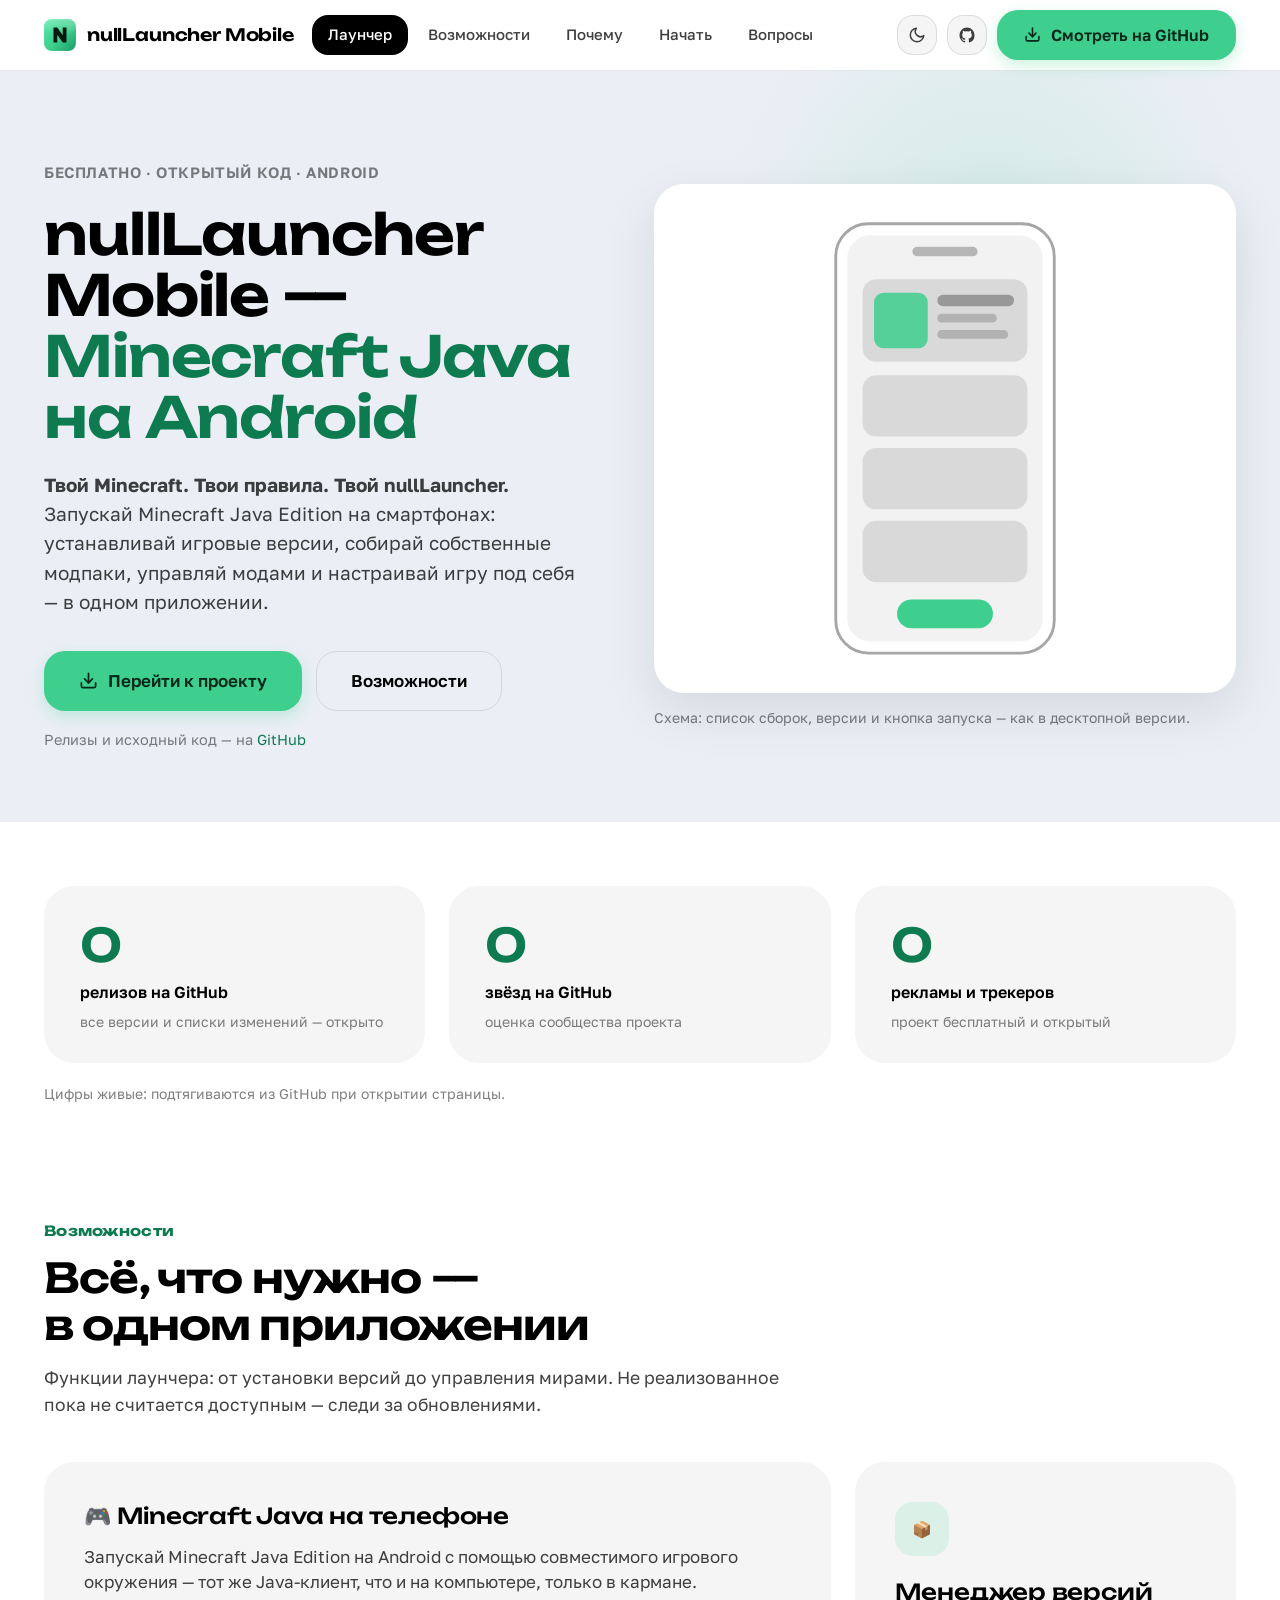
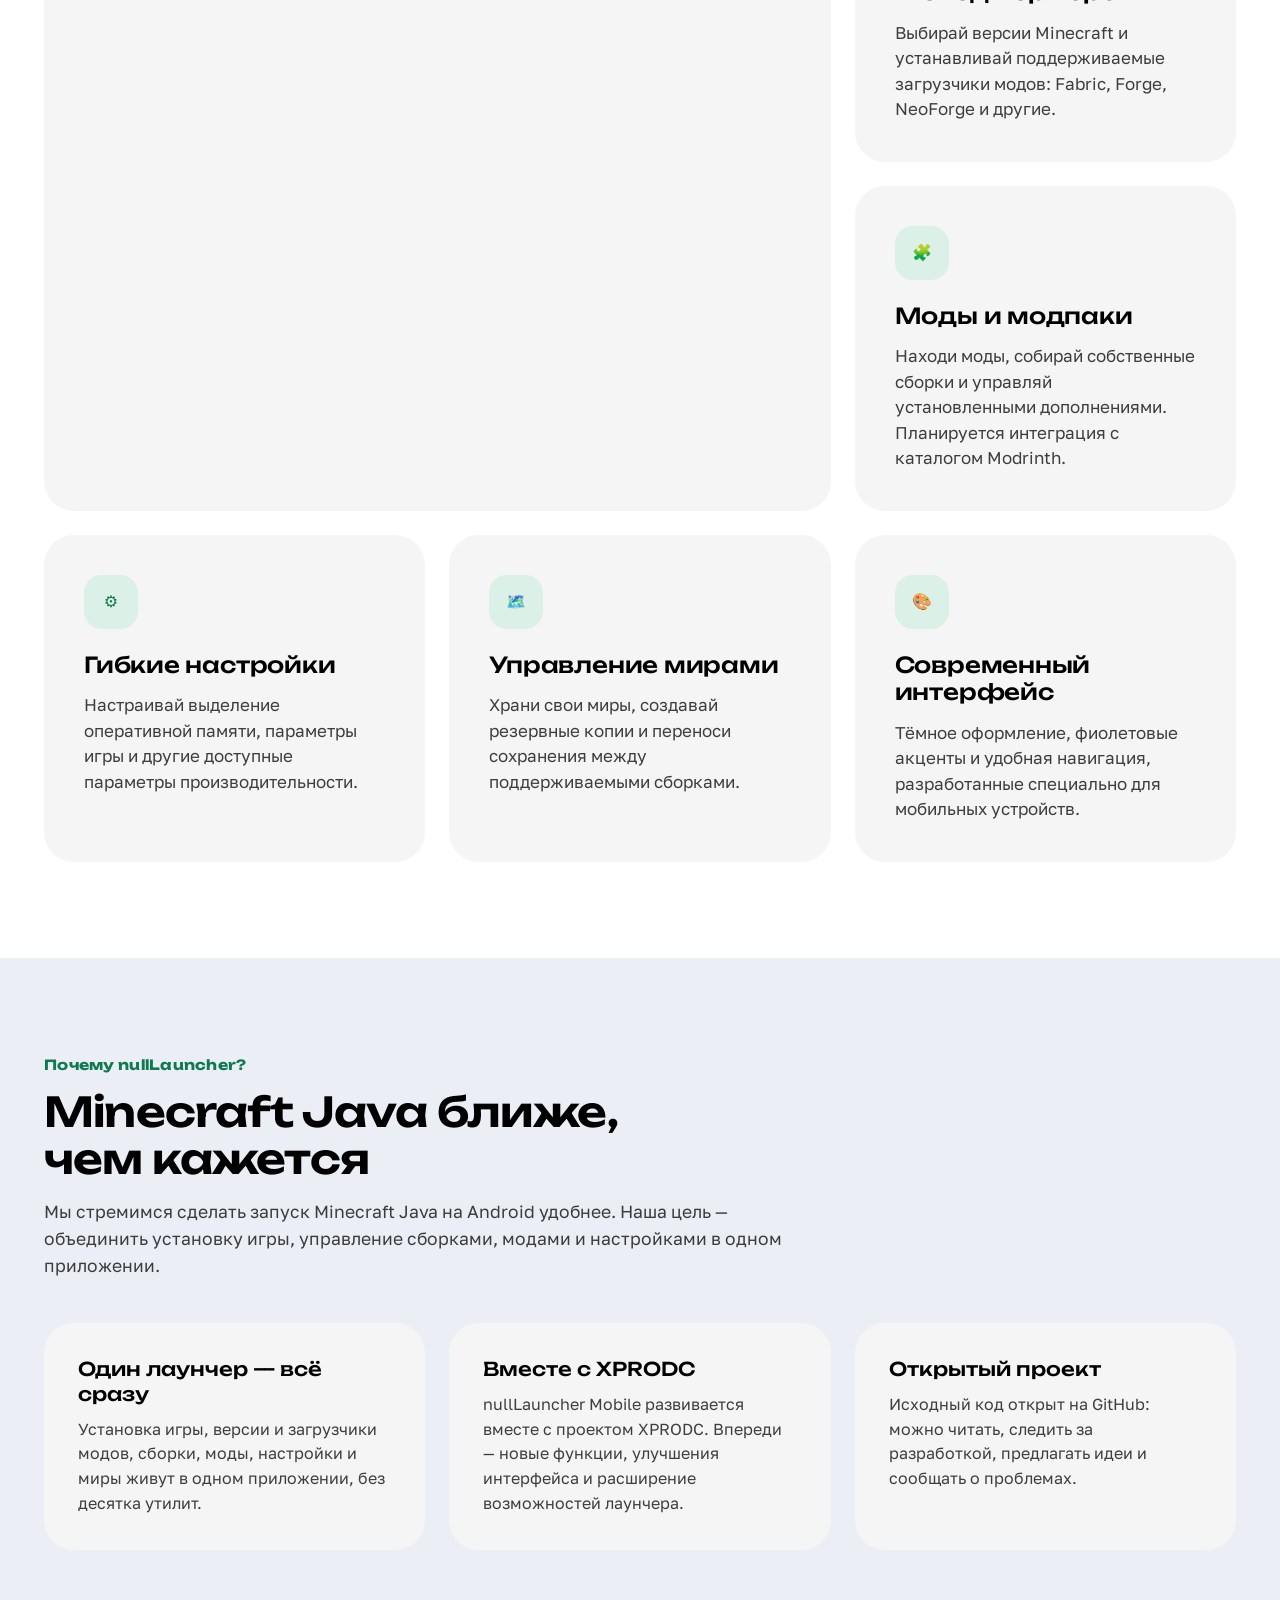
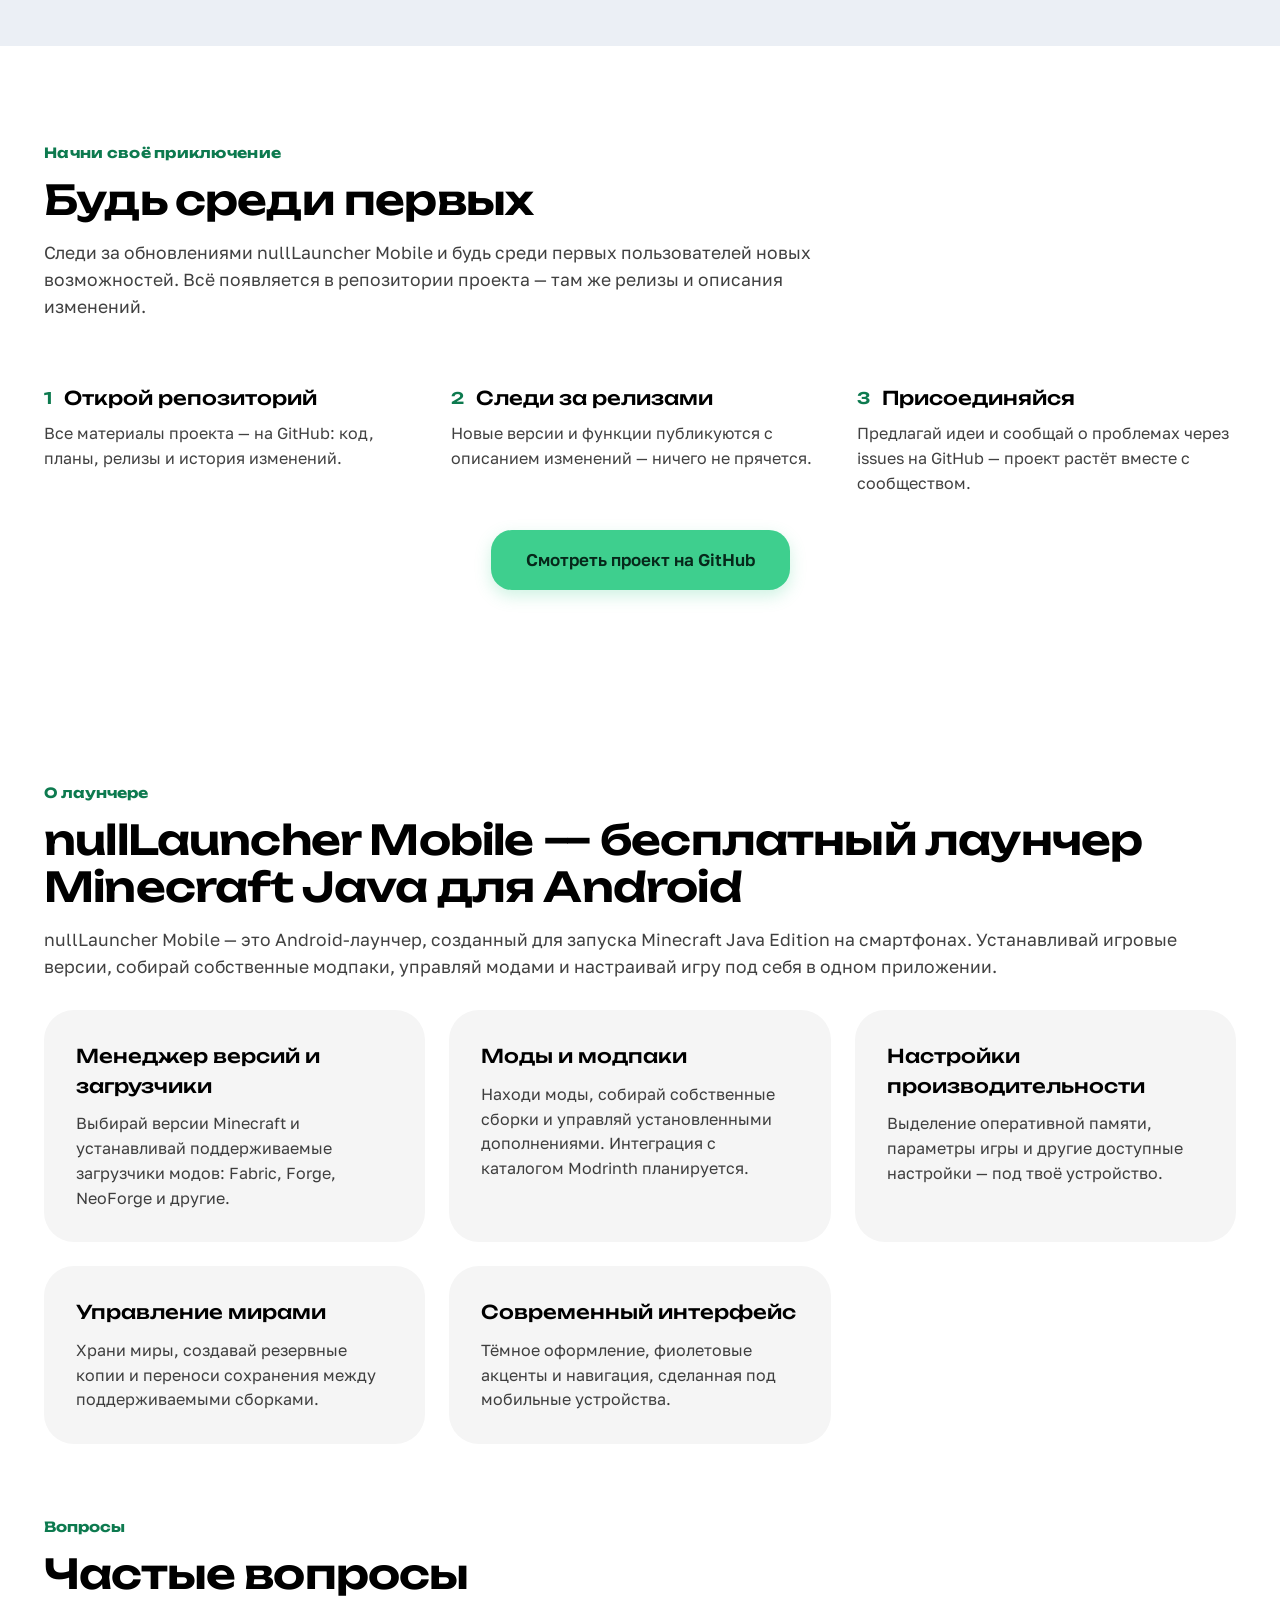
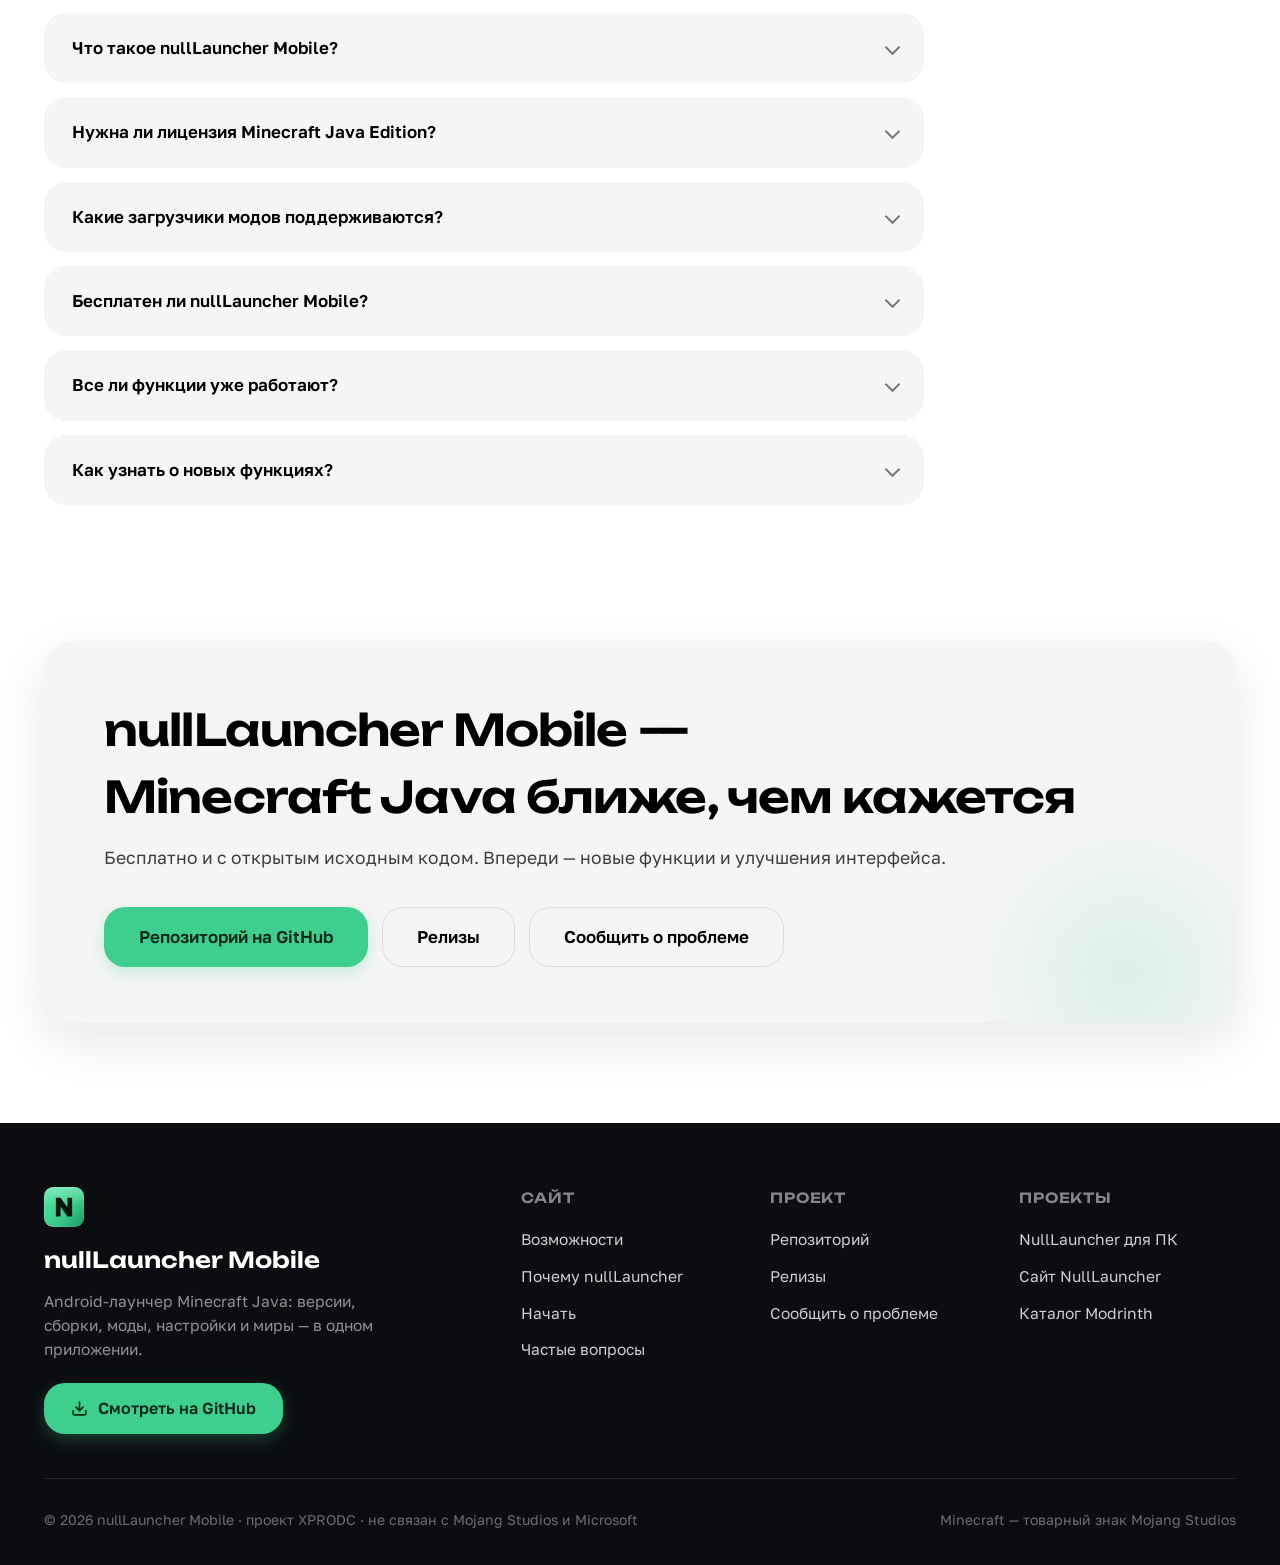
==== docs/index.html @ 5695a2b2 "Сайт nullLauncher Mobile: docs/ (дизайн как на сайте NullLauncher)" ====
<!DOCTYPE html>
<html lang="ru">
<head>
<meta charset="UTF-8">
<meta name="viewport" content="width=device-width, initial-scale=1">
<title>nullLauncher Mobile — Minecraft Java на Android</title>
<meta name="description" content="nullLauncher Mobile — Android-лаунчер для запуска Minecraft Java Edition на смартфонах: менеджер версий, Fabric и Forge, моды и модпаки, настройка памяти и управление мирами.">
<meta name="theme-color" content="#ffffff" media="(prefers-color-scheme: light)">
<meta name="theme-color" content="#090A0D" media="(prefers-color-scheme: dark)">
<meta property="og:type" content="website">
<meta property="og:title" content="nullLauncher Mobile — Minecraft Java на Android">
<meta property="og:description" content="Твой Minecraft. Твои правила. Твой nullLauncher. Запуск Minecraft Java Edition на Android: версии, загрузчики модов, моды и модпаки, настройки и миры в одном приложении.">
<link rel="icon" type="image/svg+xml" href="assets/logo.svg">
<link rel="preconnect" href="https://fonts.googleapis.com">
<link rel="preconnect" href="https://fonts.gstatic.com" crossorigin>
<link href="https://fonts.googleapis.com/css2?family=Unbounded:wght@400;500;600;700&family=Golos+Text:wght@400;500;600;700;800;900&display=swap" rel="stylesheet">
<link rel="stylesheet" href="styles.css">
<script>
(function () {
  var t = null;
  try { t = localStorage.getItem('nlm-site-theme'); } catch (e) {}
  if (t !== 'dark' && t !== 'light')
    t = window.matchMedia && matchMedia('(prefers-color-scheme: dark)').matches ? 'dark' : 'light';
  document.documentElement.setAttribute('data-theme', t);
})();
</script>
<script type="application/ld+json">
{"@context":"https://schema.org","@type":"SoftwareApplication","name":"nullLauncher Mobile","description":"Android-лаунчер для запуска Minecraft Java Edition: менеджер версий, Fabric/Forge/NeoForge, моды и модпаки, настройки памяти, управление мирами.","applicationCategory":"GameApplication","applicationSubCategory":"Лаунчер Minecraft для Android","operatingSystem":"Android","inLanguage":"ru","url":"https://github.com/rusty-prdc/NullLauncherMobile","offers":{"@type":"Offer","price":"0","priceCurrency":"USD"}}
</script>
<script type="application/ld+json">
{"@context":"https://schema.org","@type":"FAQPage","mainEntity":[{"@type":"Question","name":"Что такое nullLauncher Mobile?","acceptedAnswer":{"@type":"Answer","text":"nullLauncher Mobile — Android-лаунчер для запуска Minecraft Java Edition на смартфонах с помощью совместимого игрового окружения. Он объединяет установку версий, управление сборками, модами и настройками в одном приложении."}},{"@type":"Question","name":"Нужна ли лицензия Minecraft Java Edition?","acceptedAnswer":{"@type":"Answer","text":"Да, для игры может потребоваться лицензия Minecraft Java Edition. nullLauncher Mobile — сторонний проект, не связанный с Mojang Studios или Microsoft."}},{"@type":"Question","name":"Какие моды и загрузчики поддерживаются?","acceptedAnswer":{"@type":"Answer","text":"Лаунчер устанавливает поддерживаемые загрузчики модов: Fabric, Forge, NeoForge и другие. Находи моды и собирай собственные сборки; интеграция с каталогом Modrinth планируется."}},{"@type":"Question","name":"Какие функции ещё не реализованы?","acceptedAnswer":{"@type":"Answer","text":"Описанные на странице возможности, которые ещё не реализованы, не следует считать доступными в текущей версии. Следи за обновлениями в репозитории проекта на GitHub."}},{"@type":"Question","name":"Бесплатен ли nullLauncher Mobile?","acceptedAnswer":{"@type":"Answer","text":"Да. Проект развивается вместе с XPRODC и распространяется бесплатно."}}]}
</script>
</head>
<body>

<!-- ============================== ШАПКА ============================== -->
<header class="h-top">
  <nav class="h-wrap" aria-label="Основное меню">
    <a class="h-brand" href="#top">
      <img src="assets/logo.svg" alt="" width="32" height="32">
      <span>nullLauncher Mobile</span>
    </a>
    <div class="h-pillbar" id="navPills">
      <a class="h-pill" href="#top" aria-current="page">Лаунчер</a>
      <a class="h-pill" href="#features">Возможности</a>
      <a class="h-pill" href="#why">Почему</a>
      <a class="h-pill" href="#start">Начать</a>
      <a class="h-pill" href="#faq">Вопросы</a>
    </div>
    <div class="h-tools">
      <button class="h-ibtn" id="themeBtn" aria-label="Сменить тему" title="Сменить тему">
        <svg class="ic-moon" viewBox="0 0 24 24" fill="none" stroke="currentColor" stroke-width="2" stroke-linecap="round" stroke-linejoin="round"><path d="M21 12.8A9 9 0 1 1 11.2 3a7 7 0 0 0 9.8 9.8z"/></svg>
        <svg class="ic-sun" viewBox="0 0 24 24" fill="none" stroke="currentColor" stroke-width="2" stroke-linecap="round" stroke-linejoin="round"><circle cx="12" cy="12" r="4"/><path d="M12 2v2m0 16v2M4.9 4.9l1.4 1.4m11.4 11.4 1.4 1.4M2 12h2m16 0h2M4.9 19.1l1.4-1.4M17.7 6.3l1.4-1.4"/></svg>
      </button>
      <a class="h-ibtn" href="https://github.com/rusty-prdc/NullLauncherMobile" target="_blank" rel="noopener" aria-label="GitHub" title="Исходный код">
        <svg viewBox="0 0 24 24"><path fill="currentColor" d="M12 2C6.48 2 2 6.58 2 12.23c0 4.51 2.87 8.34 6.84 9.69.5.09.68-.22.68-.49 0-.24-.01-.87-.01-1.71-2.78.62-3.37-1.37-3.37-1.37-.45-1.19-1.11-1.51-1.11-1.51-.91-.63.07-.62.07-.62 1 .07 1.53 1.06 1.53 1.06.89 1.57 2.34 1.12 2.91.85.09-.66.35-1.12.63-1.38-2.22-.26-4.56-1.14-4.56-5.06 0-1.12.39-2.03 1.03-2.75-.1-.26-.45-1.3.1-2.71 0 0 .84-.28 2.75 1.05a9.3 9.3 0 0 1 5 0c1.91-1.33 2.75-1.05 2.75-1.05.55 1.41.2 2.45.1 2.71.64.72 1.03 1.63 1.03 2.75 0 3.93-2.34 4.79-4.57 5.05.36.32.68.94.68 1.9 0 1.37-.01 2.47-.01 2.81 0 .27.18.59.69.49A10.03 10.03 0 0 0 22 12.23C22 6.58 17.52 2 12 2z"/></svg>
      </a>
      <a class="h-btn pri" href="https://github.com/rusty-prdc/NullLauncherMobile" target="_blank" rel="noopener">
        <svg width="17" height="17" viewBox="0 0 24 24" fill="none" stroke="currentColor" stroke-width="2.2" stroke-linecap="round" stroke-linejoin="round"><path d="M21 15v4a2 2 0 0 1-2 2H5a2 2 0 0 1-2-2v-4"/><path d="m7 10 5 5 5-5"/><path d="M12 15V3"/></svg>
        <span>Смотреть на GitHub</span>
      </a>
      <button class="burger" id="burger" aria-label="Меню"><span></span><span></span><span></span></button>
    </div>
  </nav>
</header>

<main>

<!-- ============================== HERO ============================== -->
<section class="h-hero" id="top">
  <div class="h-hero-glow" aria-hidden="true"></div>
  <div class="h-wrap h-hero-grid">
    <div class="h-hero-text reveal">
      <p class="h-kick">Бесплатно · Открытый код · Android</p>
      <h1>nullLauncher Mobile —<br><em>Minecraft Java на Android</em></h1>
      <p class="h-lead"><strong>Твой Minecraft. Твои правила. Твой nullLauncher.</strong><br>
        Запускай Minecraft Java Edition на смартфонах: устанавливай игровые версии, собирай собственные
        модпаки, управляй модами и настраивай игру под себя — в одном приложении.</p>
      <div class="h-cta">
        <a class="h-btn pri xl" href="https://github.com/rusty-prdc/NullLauncherMobile" target="_blank" rel="noopener">
          <svg width="19" height="19" viewBox="0 0 24 24" fill="none" stroke="currentColor" stroke-width="2.2" stroke-linecap="round" stroke-linejoin="round"><path d="M21 15v4a2 2 0 0 1-2 2H5a2 2 0 0 1-2-2v-4"/><path d="m7 10 5 5 5-5"/><path d="M12 15V3"/></svg>
          Перейти к проекту
        </a>
        <a class="h-btn ghost xl" href="#features">Возможности</a>
      </div>
      <p class="h-cta-meta">Релизы и исходный код — на <a href="https://github.com/rusty-prdc/NullLauncherMobile" target="_blank" rel="noopener">GitHub</a></p>
    </div>
    <div class="h-hero-fig reveal">
      <div class="h-stage" style="display:grid;place-items:center;padding:34px 24px">
        <svg viewBox="0 0 240 460" width="230" role="img" aria-label="Схема телефона с nullLauncher Mobile" style="max-width:100%;height:auto">
          <rect x="6" y="6" width="228" height="448" rx="34" fill="none" stroke="currentColor" stroke-opacity=".35" stroke-width="3"/>
          <rect x="18" y="18" width="204" height="424" rx="24" fill="currentColor" fill-opacity=".05"/>
          <rect x="86" y="30" width="68" height="10" rx="5" fill="currentColor" fill-opacity=".25"/>
          <rect x="34" y="64" width="172" height="86" rx="14" fill="currentColor" fill-opacity=".1"/>
          <rect x="46" y="78" width="56" height="58" rx="10" fill="var(--accent)" fill-opacity=".85"/>
          <rect x="112" y="80" width="80" height="12" rx="6" fill="currentColor" fill-opacity=".3"/>
          <rect x="112" y="100" width="62" height="9" rx="4.5" fill="currentColor" fill-opacity=".18"/>
          <rect x="112" y="117" width="74" height="9" rx="4.5" fill="currentColor" fill-opacity=".18"/>
          <rect x="34" y="164" width="172" height="64" rx="14" fill="currentColor" fill-opacity=".1"/>
          <rect x="34" y="240" width="172" height="64" rx="14" fill="currentColor" fill-opacity=".1"/>
          <rect x="34" y="316" width="172" height="64" rx="14" fill="currentColor" fill-opacity=".1"/>
          <rect x="70" y="398" width="100" height="30" rx="15" fill="var(--accent)"/>
        </svg>
      </div>
      <figcaption>Схема: список сборок, версии и кнопка запуска — как в десктопной версии.</figcaption>
    </div>
  </div>
</section>

<!-- ============================== ЖИВЫЕ ЦИФРЫ ============================== -->
<section class="h-live" aria-label="nullLauncher Mobile сейчас">
  <div class="h-wrap">
    <div class="h-live-row">
      <div class="h-num reveal"><b id="statReleases">0</b><span>релизов на GitHub</span><small>все версии и списки изменений — открыто</small></div>
      <div class="h-num reveal"><b id="statStars">0</b><span>звёзд на GitHub</span><small>оценка сообщества проекта</small></div>
      <div class="h-num reveal"><b>0</b><span>рекламы и трекеров</span><small>проект бесплатный и открытый</small></div>
    </div>
    <p class="h-live-note">Цифры живые: подтягиваются из GitHub при открытии страницы.</p>
  </div>
</section>

<!-- ============================== ВОЗМОЖНОСТИ (БЕНТО) ============================== -->
<section class="h-sec" id="features">
  <div class="h-wrap">
    <div class="h-head reveal">
      <span class="h-kick-2">Возможности</span>
      <h2>Всё, что нужно —<br>в одном приложении</h2>
      <p>Функции лаунчера: от установки версий до управления мирами. Не реализованное пока не считается доступным — следи за обновлениями.</p>
    </div>

    <div class="bento">
      <article class="b-card b-big reveal">
        <div class="b-body">
          <h3>🎮 Minecraft Java на телефоне</h3>
          <p>Запускай Minecraft Java Edition на Android с помощью совместимого игрового окружения —
            тот же Java-клиент, что и на компьютере, только в кармане.</p>
        </div>
      </article>

      <article class="b-card reveal">
        <div class="b-ic">📦</div>
        <h3>Менеджер версий</h3>
        <p>Выбирай версии Minecraft и устанавливай поддерживаемые загрузчики модов: Fabric, Forge, NeoForge и другие.</p>
      </article>

      <article class="b-card reveal">
        <div class="b-ic">🧩</div>
        <h3>Моды и модпаки</h3>
        <p>Находи моды, собирай собственные сборки и управляй установленными дополнениями. Планируется интеграция с каталогом Modrinth.</p>
      </article>

      <article class="b-card reveal">
        <div class="b-ic">⚙️</div>
        <h3>Гибкие настройки</h3>
        <p>Настраивай выделение оперативной памяти, параметры игры и другие доступные параметры производительности.</p>
      </article>

      <article class="b-card reveal">
        <div class="b-ic">🗺️</div>
        <h3>Управление мирами</h3>
        <p>Храни свои миры, создавай резервные копии и переноси сохранения между поддерживаемыми сборками.</p>
      </article>

      <article class="b-card reveal">
        <div class="b-ic">🎨</div>
        <h3>Современный интерфейс</h3>
        <p>Тёмное оформление, фиолетовые акценты и удобная навигация, разработанные специально для мобильных устройств.</p>
      </article>
    </div>
  </div>
</section>

<!-- ============================== ПОЧЕМУ ============================== -->
<section class="h-sec alt" id="why">
  <div class="h-wrap">
    <div class="h-head reveal">
      <span class="h-kick-2">Почему nullLauncher?</span>
      <h2>Minecraft Java ближе,<br>чем кажется</h2>
      <p>Мы стремимся сделать запуск Minecraft Java на Android удобнее. Наша цель — объединить установку игры,
        управление сборками, модами и настройками в одном приложении.</p>
    </div>
    <div class="h-cards">
      <article class="h-card reveal"><h3>Один лаунчер — всё сразу</h3><p>Установка игры, версии и загрузчики модов, сборки, моды, настройки и миры живут в одном приложении, без десятка утилит.</p></article>
      <article class="h-card reveal"><h3>Вместе с XPRODC</h3><p>nullLauncher Mobile развивается вместе с проектом XPRODC. Впереди — новые функции, улучшения интерфейса и расширение возможностей лаунчера.</p></article>
      <article class="h-card reveal"><h3>Открытый проект</h3><p>Исходный код открыт на GitHub: можно читать, следить за разработкой, предлагать идеи и сообщать о проблемах.</p></article>
    </div>
  </div>
</section>

<!-- ============================== НАЧАТЬ ============================== -->
<section class="h-sec" id="start">
  <div class="h-wrap">
    <div class="h-head reveal">
      <span class="h-kick-2">Начни своё приключение</span>
      <h2>Будь среди первых</h2>
      <p>Следи за обновлениями nullLauncher Mobile и будь среди первых пользователей новых возможностей.
        Всё появляется в репозитории проекта — там же релизы и описания изменений.</p>
    </div>
    <ol class="h-steps">
      <li class="reveal">
        <h3><i>1</i>Открой репозиторий</h3>
        <p>Все материалы проекта — на GitHub: код, планы, релизы и история изменений.</p>
      </li>
      <li class="reveal">
        <h3><i>2</i>Следи за релизами</h3>
        <p>Новые версии и функции публикуются с описанием изменений — ничего не прячется.</p>
      </li>
      <li class="reveal">
        <h3><i>3</i>Присоединяйся</h3>
        <p>Предлагай идеи и сообщай о проблемах через issues на GitHub — проект растёт вместе с сообществом.</p>
      </li>
    </ol>
    <div style="text-align:center;margin-top:34px" class="reveal">
      <a class="h-btn pri xl" href="https://github.com/rusty-prdc/NullLauncherMobile" target="_blank" rel="noopener">Смотреть проект на GitHub</a>
    </div>
  </div>
</section>

<!-- ============================== SEO / FAQ ============================== -->
<div class="h-seo h-wrap">
  <section class="seo reveal" aria-labelledby="seo-what">
    <span class="seo-k">О лаунчере</span>
    <h2 id="seo-what">nullLauncher Mobile — бесплатный лаунчер Minecraft Java для Android</h2>
    <p class="seo-lead">nullLauncher Mobile — это Android-лаунчер, созданный для запуска Minecraft Java Edition
      на смартфонах. Устанавливай игровые версии, собирай собственные модпаки, управляй модами
      и настраивай игру под себя в одном приложении.</p>
    <ul class="seo-feats">
      <li><h3>Менеджер версий и загрузчики</h3><p>Выбирай версии Minecraft и устанавливай поддерживаемые загрузчики модов: Fabric, Forge, NeoForge и другие.</p></li>
      <li><h3>Моды и модпаки</h3><p>Находи моды, собирай собственные сборки и управляй установленными дополнениями. Интеграция с каталогом Modrinth планируется.</p></li>
      <li><h3>Настройки производительности</h3><p>Выделение оперативной памяти, параметры игры и другие доступные настройки — под твоё устройство.</p></li>
      <li><h3>Управление мирами</h3><p>Храни миры, создавай резервные копии и переноси сохранения между поддерживаемыми сборками.</p></li>
      <li><h3>Современный интерфейс</h3><p>Тёмное оформление, фиолетовые акценты и навигация, сделанная под мобильные устройства.</p></li>
    </ul>
  </section>

  <section class="seo reveal" id="faq" aria-labelledby="seo-faq">
    <span class="seo-k">Вопросы</span>
    <h2 id="seo-faq">Частые вопросы</h2>
    <div class="seo-faq">
      <details>
        <summary>Что такое nullLauncher Mobile?</summary>
        <div><p>Android-лаунчер для запуска Minecraft Java Edition на смартфонах с помощью совместимого игрового окружения. Он объединяет установку игры, управление сборками, модами и настройками в одном приложении.</p></div>
      </details>
      <details>
        <summary>Нужна ли лицензия Minecraft Java Edition?</summary>
        <div><p>Да, для игры могут потребоваться лицензия Minecraft Java Edition и совместимое устройство. nullLauncher Mobile — сторонний проект, не связанный с Mojang Studios или Microsoft.</p></div>
      </details>
      <details>
        <summary>Какие загрузчики модов поддерживаются?</summary>
        <div><p>Лаунчер устанавливает поддерживаемые загрузчики модов: Fabric, Forge, NeoForge и другие. Находи моды, собирай собственные сборки; интеграция с каталогом Modrinth планируется.</p></div>
      </details>
      <details>
        <summary>Бесплатен ли nullLauncher Mobile?</summary>
        <div><p>Да. Проект развивается вместе с XPRODC, распространяется бесплатно и имеет открытый исходный код на GitHub.</p></div>
      </details>
      <details>
        <summary>Все ли функции уже работают?</summary>
        <div><p>Нет. Описанные возможности, которые ещё не реализованы, не следует считать доступными в текущей версии. Доступность функций зависит от версии Android и игровой среды; статус разработки смотри в репозитории на GitHub.</p></div>
      </details>
      <details>
        <summary>Как узнать о новых функциях?</summary>
        <div><p>Следи за обновлениями в репозитории <a href="https://github.com/rusty-prdc/NullLauncherMobile" target="_blank" rel="noopener">NullLauncherMobile на GitHub</a>: релизы и изменения публикуются там.</p></div>
      </details>
    </div>
  </section>
</div>

<!-- ============================== ФИНАЛЬНЫЙ БЛОК ============================== -->
<section class="h-final" id="download">
  <div class="h-wrap">
    <div class="h-final-box reveal">
      <div class="f-glow" aria-hidden="true"></div>
      <div>
        <h2>nullLauncher Mobile —<br>Minecraft Java ближе, чем кажется</h2>
        <p>Бесплатно и с открытым исходным кодом. Впереди — новые функции и улучшения интерфейса.</p>
      </div>
      <div class="h-final-btns">
        <a class="h-btn pri xl" href="https://github.com/rusty-prdc/NullLauncherMobile" target="_blank" rel="noopener">Репозиторий на GitHub</a>
        <a class="h-btn sec xl" href="https://github.com/rusty-prdc/NullLauncherMobile/releases" target="_blank" rel="noopener">Релизы</a>
        <a class="h-btn sec xl" href="https://github.com/rusty-prdc/NullLauncherMobile/issues" target="_blank" rel="noopener">Сообщить о проблеме</a>
      </div>
    </div>
  </div>
</section>

</main>

<!-- ============================== ПОДВАЛ ============================== -->
<footer class="h-foot">
  <div class="h-wrap">
    <div class="h-foot-top">
      <div class="f-brand">
        <img src="assets/logo.svg" alt="" width="40" height="40" loading="lazy">
        <span>nullLauncher Mobile</span>
        <p>Android-лаунчер Minecraft Java: версии, сборки, моды, настройки и миры — в одном приложении.</p>
        <a class="h-btn pri" href="https://github.com/rusty-prdc/NullLauncherMobile" target="_blank" rel="noopener">
          <svg width="17" height="17" viewBox="0 0 24 24" fill="none" stroke="currentColor" stroke-width="2.2" stroke-linecap="round" stroke-linejoin="round"><path d="M21 15v4a2 2 0 0 1-2 2H5a2 2 0 0 1-2-2v-4"/><path d="m7 10 5 5 5-5"/><path d="M12 15V3"/></svg>
          Смотреть на GitHub
        </a>
      </div>
      <div class="h-foot-grid">
        <div>
          <h3>Сайт</h3>
          <ul>
            <li><a href="#features">Возможности</a></li>
            <li><a href="#why">Почему nullLauncher</a></li>
            <li><a href="#start">Начать</a></li>
            <li><a href="#faq">Частые вопросы</a></li>
          </ul>
        </div>
        <div>
          <h3>Проект</h3>
          <ul>
            <li><a href="https://github.com/rusty-prdc/NullLauncherMobile" target="_blank" rel="noopener">Репозиторий</a></li>
            <li><a href="https://github.com/rusty-prdc/NullLauncherMobile/releases" target="_blank" rel="noopener">Релизы</a></li>
            <li><a href="https://github.com/rusty-prdc/NullLauncherMobile/issues" target="_blank" rel="noopener">Сообщить о проблеме</a></li>
          </ul>
        </div>
        <div>
          <h3>Проекты</h3>
          <ul>
            <li><a href="https://github.com/rusty-prdc/NullLauncher" target="_blank" rel="noopener">NullLauncher для ПК</a></li>
            <li><a href="https://github.com/rusty-prdc/NullLauncherSite" target="_blank" rel="noopener">Сайт NullLauncher</a></li>
            <li><a href="https://modrinth.com" target="_blank" rel="noopener">Каталог Modrinth</a></li>
          </ul>
        </div>
      </div>
    </div>
    <div class="h-foot-bot">
      <span>© 2026 nullLauncher Mobile · проект XPRODC · не связан с Mojang Studios и Microsoft</span>
      <span>Minecraft — товарный знак Mojang Studios</span>
    </div>
  </div>
</footer>

<script src="script.js"></script>
</body>
</html>
---- docs/styles.css ----
/* ============ NullLauncher — дизайн в стиле easylauncher.org ============
   Unbounded (заголовки) + Golos Text (текст), большие карточки 30px,
   светлая/тёмная тема, акцент emerald #3ecf8e                                */

:root {
  --bg: #ffffff;
  --bg-2: #f5f6f5;
  --panel: #ebeff5;
  --text: #000000;
  --text-2: rgba(0, 0, 0, .75);
  --mute: rgba(0, 0, 0, .5);
  --line: rgba(0, 0, 0, .1);
  --card: #f5f5f5;
  --card-2: #f8f8f8;
  --accent: #3ecf8e;
  --accent-2: #2fb87b;
  --accent-3: #259c68;
  --accent-text: #0d7a4f;
  --accent-soft: rgba(62, 207, 142, .14);
  --inv: #06281a;
  --shadow: 0 18px 50px rgba(16, 20, 28, .10);
  --radius: 30px;
  --radius-btn: 21px;
  --transition: .22s ease;
}
html[data-theme="dark"] {
  --bg: #090a0d;
  --bg-2: #0e1014;
  --panel: #14171e;
  --text: #ffffff;
  --text-2: rgba(255, 255, 255, .75);
  --mute: rgba(255, 255, 255, .5);
  --line: rgba(255, 255, 255, .1);
  --card: #14171e;
  --card-2: #101218;
  --accent: #3ecf8e;
  --accent-2: #4fdca0;
  --accent-text: #4fdca0;
  --accent-soft: rgba(62, 207, 142, .16);
  --inv: #06281a;
  --shadow: 0 20px 56px rgba(0, 0, 0, .5);
}

* { box-sizing: border-box; }
html { scroll-behavior: smooth; }
body {
  margin: 0;
  background: var(--bg);
  color: var(--text);
  font-family: "Golos Text", system-ui, -apple-system, "Segoe UI", sans-serif;
  font-size: 16px;
  line-height: 1.55;
  -webkit-font-smoothing: antialiased;
}
img { max-width: 100%; display: block; }
a { color: var(--accent-text); text-decoration: none; }
a:hover { text-decoration: underline; }
h1, h2, h3, .h-brand span, .h-road-ver, .b-badge {
  font-family: Unbounded, "Golos Text", sans-serif;
}
code {
  background: rgba(127, 127, 127, .14);
  border-radius: 6px;
  padding: 1px 6px;
  font-size: .9em;
}
.h-wrap { max-width: 1240px; margin: 0 auto; padding: 0 24px; }

/* ============================== ШАПКА ============================== */
.h-top {
  position: sticky; top: 0; z-index: 60;
  background: color-mix(in srgb, var(--bg) 88%, transparent);
  backdrop-filter: blur(14px);
  border-bottom: 1px solid var(--line);
}
.h-top nav { display: flex; align-items: center; gap: 18px; height: 70px; }
.h-brand {
  display: flex; align-items: center; gap: 11px;
  font-weight: 600; font-size: 17px; color: var(--text);
  flex-shrink: 0; letter-spacing: -.01em;
}
.h-brand:hover { text-decoration: none; }
.h-pillbar { display: flex; gap: 4px; flex: 1; min-width: 0; }
.h-pill {
  padding: 8px 16px; border-radius: 16px;
  color: var(--text-2); font-size: 15px; font-weight: 500;
  white-space: nowrap;
}
.h-pill:hover { color: var(--text); background: var(--card); text-decoration: none; }
.h-pill.active, .h-pill[aria-current="page"] { background: var(--text); color: var(--bg); }
.h-tools { display: flex; align-items: center; gap: 10px; flex-shrink: 0; }
.h-ibtn {
  width: 40px; height: 40px; border-radius: 16px;
  display: inline-flex; align-items: center; justify-content: center;
  background: var(--card); border: 1px solid var(--line);
  color: var(--text-2); cursor: pointer;
  transition: var(--transition);
}
.h-ibtn:hover { color: var(--text); border-color: var(--mute); }
.h-ibtn svg { width: 18px; height: 18px; }
.ic-sun { display: none; }
html[data-theme="dark"] .ic-sun { display: block; }
html[data-theme="dark"] .ic-moon { display: none; }

/* кнопки */
.h-btn {
  display: inline-flex; align-items: center; justify-content: center; gap: 10px;
  padding: 12px 26px; border-radius: var(--radius-btn);
  font-family: "Golos Text", sans-serif;
  font-weight: 600; font-size: 16px; cursor: pointer;
  border: 1px solid transparent;
  transition: var(--transition);
}
.h-btn:hover { text-decoration: none; transform: translateY(-1px); }
.h-btn.pri {
  background: var(--accent); color: var(--inv);
  box-shadow: 0 6px 16px rgba(62, 207, 142, .25);
}
.h-btn.pri:hover { background: var(--accent-2); box-shadow: 0 7px 18px rgba(62, 207, 142, .32); }
.h-btn.sec { background: var(--card); border-color: var(--line); color: var(--text); }
.h-btn.sec:hover { border-color: var(--mute); }
.h-btn.ghost { background: transparent; border-color: var(--line); color: var(--text); }
.h-btn.ghost:hover { border-color: var(--text); }
.h-btn.xl { padding: 16px 34px; font-size: 17px; }

.burger { display: none; }

/* ============================== HERO ============================== */
.h-hero {
  position: relative; overflow: hidden;
  padding: 90px 0 70px;
  background: var(--panel);
}
.h-hero-glow {
  position: absolute; right: -8%; top: -30%;
  width: 780px; height: 780px; border-radius: 50%;
  background: radial-gradient(50% 50% at 50% 50%, var(--accent-soft) 0%, transparent 70%);
  pointer-events: none;
}
.h-hero-grid {
  position: relative;
  display: grid; grid-template-columns: 1.02fr 1.08fr;
  gap: 60px; align-items: center;
}
.h-kick {
  margin: 0 0 20px; color: var(--mute);
  font-size: 15px; font-weight: 600; letter-spacing: .04em;
  text-transform: uppercase;
}
.h-hero h1 {
  margin: 0 0 22px;
  font-size: clamp(36px, 4.4vw, 58px);
  line-height: 1.08; font-weight: 600; letter-spacing: -.02em;
}
.h-hero h1 em { font-style: normal; color: var(--accent-text); }
.h-lead {
  margin: 0 0 34px; color: var(--text-2);
  font-size: 19px; max-width: 560px;
}
.h-cta { display: flex; gap: 14px; flex-wrap: wrap; }
.h-cta-meta { margin: 18px 0 0; color: var(--mute); font-size: 14.5px; }

.h-hero-fig { margin: 0; }
.h-stage {
  background: var(--bg);
  border-radius: var(--radius);
  padding: 12px;
  box-shadow: var(--shadow);
  overflow: hidden;
}
.h-stage img { border-radius: 18px; width: 100%; height: auto; }
.h-hero-fig figcaption,
.h-frame-fig figcaption {
  margin-top: 14px; color: var(--mute); font-size: 14px; line-height: 1.5;
}

/* ============================== ЖИВЫЕ ЦИФРЫ ============================== */
.h-live { padding: 64px 0 20px; }
.h-live-row {
  display: grid; grid-template-columns: repeat(3, 1fr); gap: 24px;
}
.h-num {
  background: var(--card); border-radius: var(--radius);
  padding: 34px 36px 30px;
}
.h-num b {
  display: block; font-family: Unbounded, sans-serif;
  font-size: clamp(32px, 3.6vw, 46px);
  font-weight: 600; letter-spacing: -.02em; line-height: 1.1;
  color: var(--accent-text);
}
.h-num span { display: block; color: var(--text); font-size: 16px; font-weight: 600; margin-top: 10px; }
.h-num small { display: block; color: var(--mute); font-size: 14px; margin-top: 6px; }
.h-live-note { margin: 20px 0 0; color: var(--mute); font-size: 14px; }

/* ============================== СЕКЦИИ ============================== */
.h-sec { padding: 96px 0; }
.h-sec.alt { background: var(--panel); }
.h-head { max-width: 780px; margin-bottom: 44px; }
.h-head.row {
  max-width: none; display: flex; align-items: flex-end;
  justify-content: space-between; gap: 24px; flex-wrap: wrap;
}
.h-kick-2 {
  color: var(--accent-text); font-size: 14px; font-weight: 700;
  display: block; margin-bottom: 12px;
  font-family: Unbounded, sans-serif; letter-spacing: .02em;
}
.h-sec h2, .h-split h2, .seo h2 {
  margin: 0 0 16px;
  font-size: clamp(28px, 3.2vw, 42px);
  line-height: 1.15; font-weight: 600; letter-spacing: -.02em;
}
.h-head p, .h-split p, .seo-lead {
  color: var(--text-2); font-size: 17.5px; margin: 0 0 14px;
}

/* ============================== БЕНТО «ПОЧЕМУ» ============================== */
.bento {
  display: grid;
  grid-template-columns: repeat(6, 1fr);
  gap: 24px;
}
.b-card {
  grid-column: span 2;
  background: var(--card);
  border-radius: var(--radius);
  padding: 40px;
  position: relative; overflow: hidden;
  transition: var(--transition);
}
.b-card:hover { transform: translateY(-3px); }
.b-big { grid-column: span 4; grid-row: span 2; display: flex; flex-direction: column; padding: 0; }
.b-big .b-body { padding: 40px 40px 26px; }
.b-wide { grid-column: span 4; display: flex; align-items: center; gap: 28px; padding: 0; }
.b-wide .b-body { padding: 40px; flex: 1; }
.b-soon { grid-column: span 2; background: var(--card-2); }

.b-card h3 {
  margin: 0 0 14px; font-size: 22px; line-height: 1.25;
  font-weight: 500; letter-spacing: -.01em;
}
.b-card p { margin: 0; color: var(--text-2); font-size: 17px; line-height: 1.5; }
.b-ic {
  width: 54px; height: 54px; border-radius: 18px;
  background: var(--accent-soft); color: var(--accent-text);
  display: grid; place-items: center; margin-bottom: 22px;
}
.b-ic svg { width: 26px; height: 26px; }
.b-shot { margin-top: auto; padding: 0 24px 24px; }
.b-shot img { border-radius: 20px; box-shadow: var(--shadow); width: 100%; height: auto; }
.b-wide .b-shot { padding: 24px 24px 24px 0; width: 44%; flex-shrink: 0; }
.b-badge {
  display: inline-block; margin-bottom: 16px;
  font-size: 12px; font-weight: 600; letter-spacing: .04em;
  padding: 6px 14px; border-radius: 999px;
  background: var(--accent-soft); color: var(--accent-text);
}

/* шаги */
.h-steps {
  list-style: none; margin: 0; padding: 0;
  display: grid; grid-template-columns: repeat(3, 1fr); gap: 28px;
}
.h-frame {
  border-radius: var(--radius);
  overflow: hidden; background: var(--bg);
  box-shadow: var(--shadow);
}
.h-frame img { width: 100%; height: auto; }
.h-steps h3 {
  margin: 20px 0 8px; font-size: 19px; font-weight: 500;
  display: flex; align-items: center; gap: 12px;
}
.h-steps h3 i {
  font-style: normal; color: var(--accent-text);
  font-family: Unbounded, sans-serif; font-weight: 600; font-size: 16px;
}
.h-steps p { margin: 0; color: var(--text-2); font-size: 16px; }

/* сплиты */
.h-split {
  display: grid; grid-template-columns: 1fr 1fr;
  gap: 60px; align-items: center;
}
.h-frame-fig { margin: 0; }
.h-links { display: flex; flex-wrap: wrap; gap: 20px; margin-top: 20px; }
.h-more { font-weight: 700; font-size: 15.5px; }

/* карточки возможностей */
.h-cards { display: grid; grid-template-columns: repeat(3, 1fr); gap: 24px; }
.h-card {
  background: var(--card); border-radius: var(--radius);
  padding: 34px; transition: var(--transition);
}
.h-card:hover { transform: translateY(-3px); }
.h-card h3 { margin: 0 0 10px; font-size: 19px; font-weight: 500; line-height: 1.3; }
.h-card p { margin: 0; color: var(--text-2); font-size: 16px; }

/* ============================== СЛАЙДЕР СКРИНШОТОВ ============================== */
.slider-nav { display: flex; gap: 10px; }
.slider {
  display: flex; gap: 24px;
  overflow-x: auto; scroll-snap-type: x mandatory;
  padding: 6px 24px 26px;
  scrollbar-width: none;
}
.slider::-webkit-scrollbar { display: none; }
.s-item {
  margin: 0; flex: 0 0 min(760px, 82vw);
  scroll-snap-align: center; cursor: zoom-in;
}
.s-item img {
  border-radius: var(--radius);
  box-shadow: var(--shadow);
  width: 100%; height: auto;
}
.s-item figcaption { margin-top: 14px; color: var(--mute); font-size: 14.5px; text-align: center; }

/* ============================== ПЛАНЫ ============================== */
.h-road { display: grid; gap: 20px; }
.h-road-item {
  display: grid; grid-template-columns: 110px 1fr; gap: 24px;
  background: var(--card); border-radius: var(--radius);
  padding: 32px 36px;
}
.h-road-item.done { background: var(--accent-soft); }
.h-road-ver { font-weight: 600; font-size: 24px; color: var(--mute); letter-spacing: -.02em; }
.h-road-item.done .h-road-ver, .h-road-item.active .h-road-ver { color: var(--accent-text); }
.h-road-body h3 {
  margin: 0 0 10px; font-size: 20px; font-weight: 500;
  display: flex; align-items: center; gap: 12px; flex-wrap: wrap;
}
.h-road-body ul { margin: 0; padding-left: 20px; color: var(--text-2); font-size: 16px; }
.pill { font-family: "Golos Text", sans-serif; font-size: 12.5px; font-weight: 700; padding: 5px 13px; border-radius: 999px; }
.pill.done { background: var(--accent); color: var(--inv); }
.pill.work { background: rgba(245, 185, 66, .22); color: #b7791f; }
html[data-theme="dark"] .pill.work { color: #f5b942; }
.pill.plan { background: rgba(127, 127, 127, .18); color: var(--mute); }

/* ============================== SEO / FAQ ============================== */
.h-seo { padding-top: 96px; padding-bottom: 24px; }
.seo { margin-bottom: 72px; }
.seo-k {
  color: var(--accent-text); font-size: 14px; font-weight: 700;
  display: block; margin-bottom: 12px; font-family: Unbounded, sans-serif;
}
.seo-feats {
  list-style: none; margin: 30px 0 0; padding: 0;
  display: grid; grid-template-columns: repeat(3, 1fr); gap: 24px;
}
.seo-feats li { background: var(--card); border-radius: var(--radius); padding: 32px; }
.seo-feats h3 { margin: 0 0 10px; font-size: 19px; font-weight: 500; }
.seo-feats p { margin: 0; color: var(--text-2); font-size: 16px; }

.seo-faq { display: grid; gap: 14px; max-width: 880px; }
.seo-faq details { background: var(--card); border-radius: 22px; overflow: hidden; }
.seo-faq summary {
  cursor: pointer; padding: 22px 28px;
  font-weight: 600; font-size: 17px;
  list-style: none; position: relative; padding-right: 58px;
}
.seo-faq summary::-webkit-details-marker { display: none; }
.seo-faq summary::after {
  content: ""; position: absolute; right: 26px; top: 50%;
  width: 9px; height: 9px; margin-top: -6px;
  border-right: 2px solid var(--mute); border-bottom: 2px solid var(--mute);
  transform: rotate(45deg); transition: transform .2s;
}
.seo-faq details[open] summary::after { transform: rotate(225deg); margin-top: -2px; }
.seo-faq details > div { padding: 0 28px 22px; color: var(--text-2); font-size: 16.5px; }
.seo-faq details > div p { margin: 0; }

/* ============================== ФИНАЛ ============================== */
.h-final { padding: 40px 0 100px; }
.h-final-box {
  position: relative; overflow: hidden;
  background: var(--card); border-radius: var(--radius);
  padding: 56px 60px;
  display: flex; align-items: center; justify-content: space-between;
  gap: 36px; flex-wrap: wrap;
  box-shadow: var(--shadow);
}
.f-glow {
  position: absolute; right: -120px; bottom: -180px;
  width: 460px; height: 460px; border-radius: 50%;
  background: radial-gradient(50% 50% at 50% 50%, var(--accent-soft) 0%, transparent 70%);
  pointer-events: none;
}
.h-final-box h2 {
  position: relative; margin: 0 0 12px;
  font-size: clamp(28px, 3.4vw, 44px); font-weight: 600; letter-spacing: -.02em;
}
.h-final-box p { position: relative; margin: 0; color: var(--text-2); font-size: 17.5px; }
.h-final-btns { position: relative; display: flex; gap: 14px; flex-wrap: wrap; }

/* ============================== ПОДВАЛ ============================== */
.h-foot { background: #14171e; color: #fff; padding: 64px 0 34px; }
html[data-theme="light"] .h-foot { background: #0b0d11; }
.h-foot-top {
  display: grid; grid-template-columns: 1.2fr 2fr; gap: 48px;
  padding-bottom: 44px; border-bottom: 1px solid rgba(255, 255, 255, .12);
}
.f-brand img { margin-bottom: 16px; }
.f-brand > span {
  display: block; font-family: Unbounded, sans-serif;
  font-size: 22px; font-weight: 600; margin-bottom: 12px;
}
.f-brand p { color: rgba(255, 255, 255, .55); font-size: 15.5px; max-width: 330px; margin: 0 0 22px; }
.h-foot-grid { display: grid; grid-template-columns: repeat(3, 1fr); gap: 32px; }
.h-foot-grid h3 {
  margin: 0 0 18px; font-size: 14px; font-weight: 600;
  color: rgba(255, 255, 255, .5); letter-spacing: .06em; text-transform: uppercase;
}
.h-foot-grid ul { list-style: none; margin: 0; padding: 0; display: grid; gap: 12px; }
.h-foot-grid ul a { color: rgba(255, 255, 255, .8); font-size: 15.5px; }
.h-foot-grid ul a:hover { color: var(--accent); }
.h-foot-bot {
  margin-top: 30px;
  display: flex; justify-content: space-between; gap: 14px; flex-wrap: wrap;
  color: rgba(255, 255, 255, .4); font-size: 14px;
}

/* ============================== ЛАЙТБОКС ============================== */
.lightbox {
  position: fixed; inset: 0; z-index: 100;
  background: rgba(4, 6, 10, .9);
  display: grid; place-items: center;
  padding: 4vh 4vw;
}
.lightbox[hidden] { display: none; }
.lightbox img { max-width: 100%; max-height: 92vh; border-radius: 18px; }
.lb-close {
  position: absolute; top: 18px; right: 22px;
  width: 46px; height: 46px; border-radius: 16px;
  background: rgba(255, 255, 255, .12); border: none;
  color: #fff; font-size: 18px; cursor: pointer;
}
.lb-close:hover { background: rgba(255, 255, 255, .22); }

/* ============================== ПОЯВЛЕНИЕ (reveal) ============================== */
.reveal { opacity: 0; transform: translateY(22px); transition: opacity .6s ease, transform .6s ease; }
.reveal.in { opacity: 1; transform: none; }
@media (prefers-reduced-motion: reduce) {
  .reveal { opacity: 1; transform: none; transition: none; }
}

/* ============================== АДАПТИВ ============================== */
@media (max-width: 1080px) {
  .h-cards, .seo-feats { grid-template-columns: repeat(2, 1fr); }
  .bento { grid-template-columns: repeat(4, 1fr); }
  .b-card { grid-column: span 2; }
  .b-big, .b-wide { grid-column: span 4; }
  .b-wide { flex-direction: column; align-items: stretch; }
  .b-wide .b-shot { width: auto; padding: 0 24px 24px; }
}
@media (max-width: 900px) {
  .h-pillbar {
    display: none; position: absolute; top: 70px; left: 0; right: 0;
    flex-direction: column; gap: 4px;
    background: var(--bg); border-bottom: 1px solid var(--line);
    padding: 12px 24px;
  }
  .h-pillbar.open { display: flex; }
  .burger {
    display: inline-flex; flex-direction: column; justify-content: center; gap: 5px;
    width: 40px; height: 40px; border-radius: 16px;
    background: var(--card); border: 1px solid var(--line); cursor: pointer;
    align-items: center;
  }
  .burger span { width: 16px; height: 2px; background: var(--text); border-radius: 2px; }
  .h-hero-grid, .h-split { grid-template-columns: 1fr; gap: 36px; }
  .h-hero { padding: 56px 0 48px; }
  .h-steps { grid-template-columns: 1fr; }
  .h-live-row { grid-template-columns: 1fr; }
  .h-shots { grid-template-columns: 1fr; }
  .h-foot-top { grid-template-columns: 1fr; gap: 36px; }
  .h-foot-grid { grid-template-columns: 1fr 1fr; }
  .h-road-item { grid-template-columns: 1fr; gap: 8px; }
  .h-sec { padding: 64px 0; }
  .h-seo { padding-top: 64px; }
}
@media (max-width: 640px) {
  .h-cards, .seo-feats, .bento { grid-template-columns: 1fr; }
  .b-card, .b-big, .b-wide, .b-soon { grid-column: span 1; }
  .h-live-row { gap: 16px; }
  .h-final-box { padding: 34px 26px; }
  .h-btn.xl { width: 100%; }
  .h-cta { flex-direction: column; }
  .h-foot-grid { grid-template-columns: 1fr; }
}
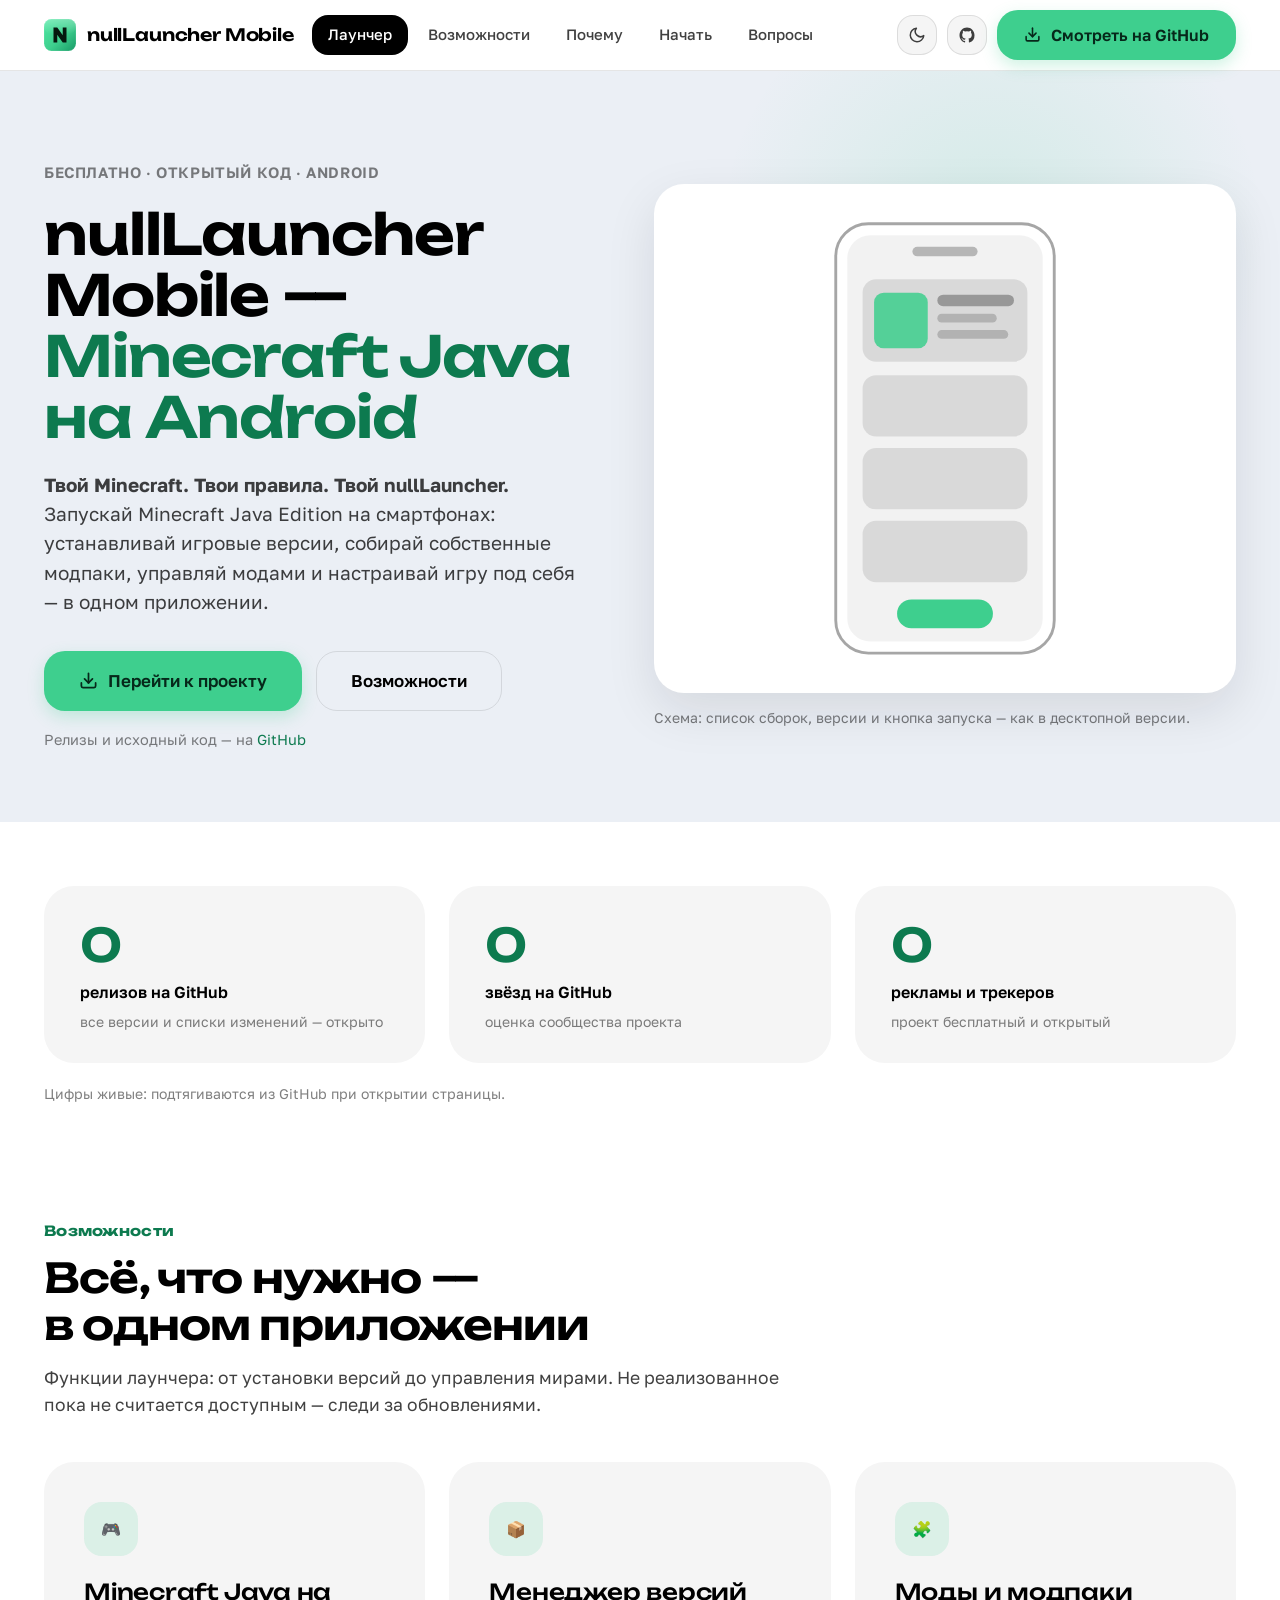
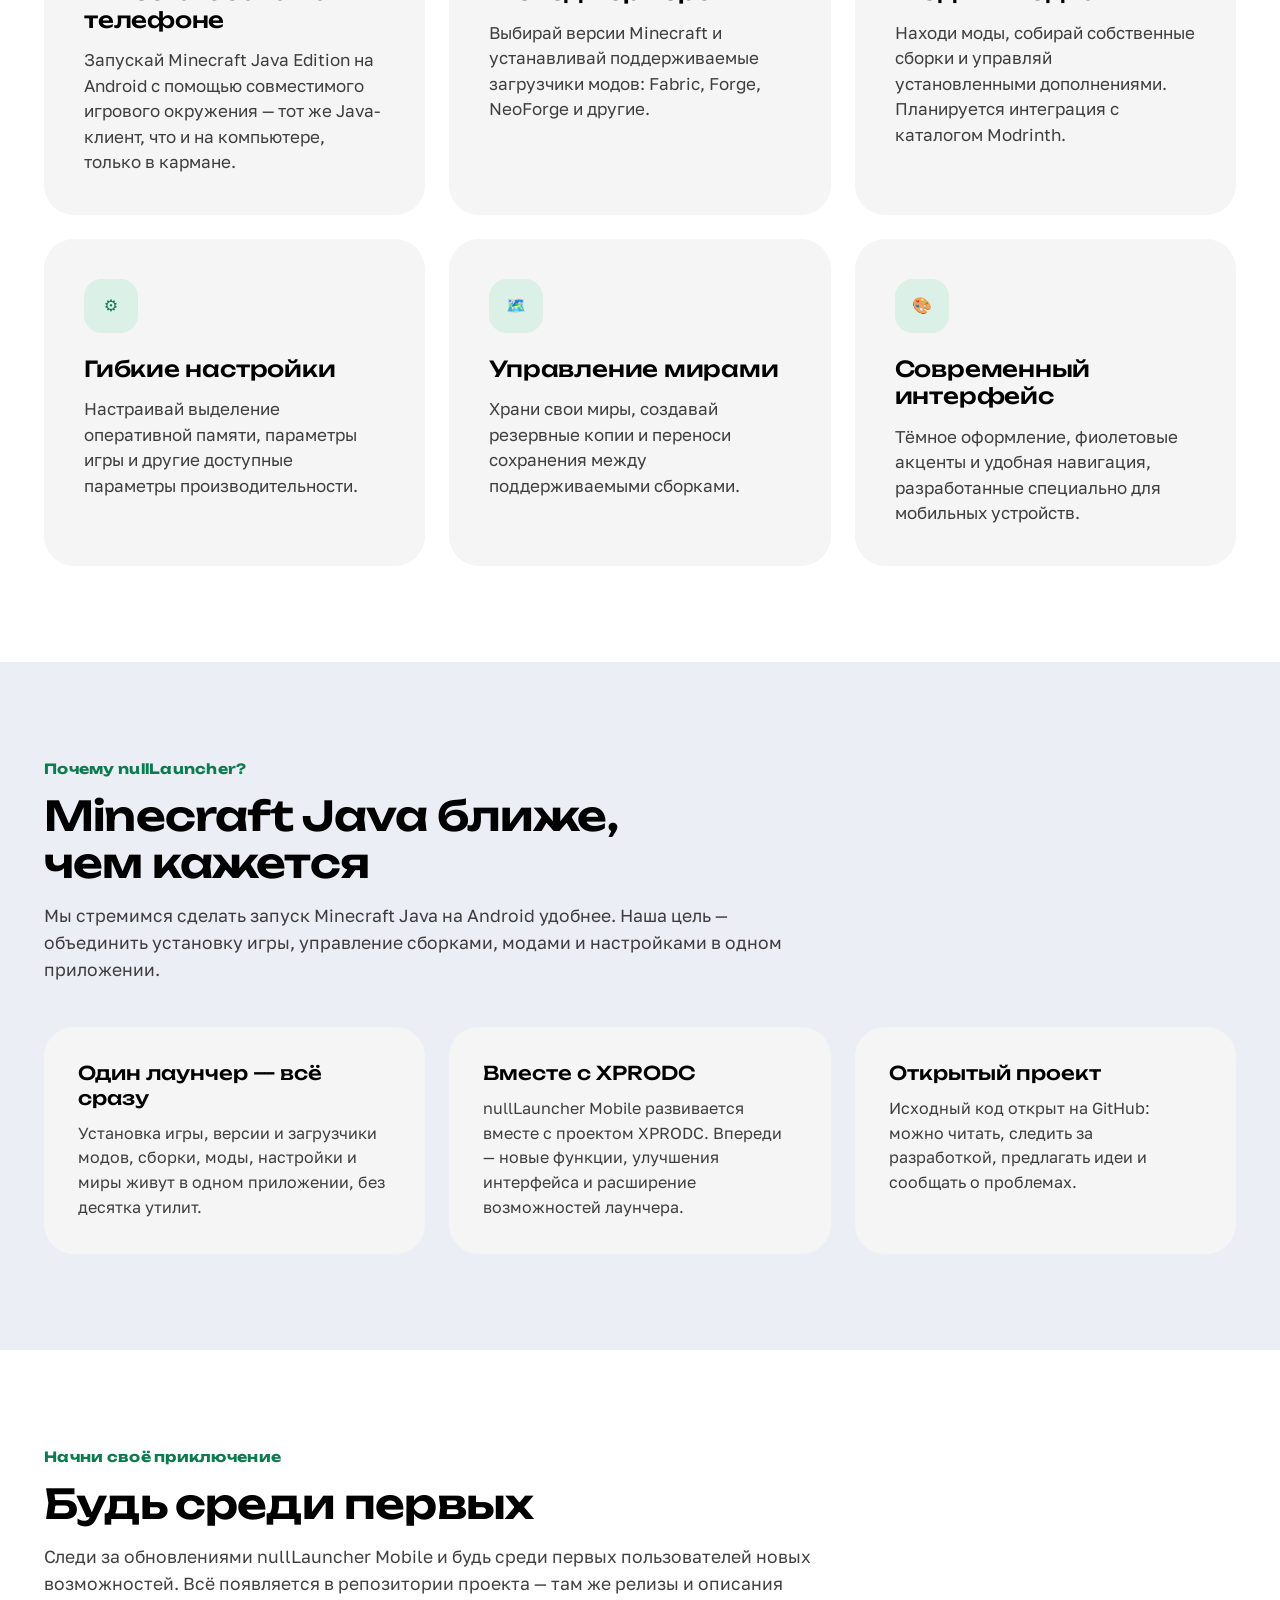
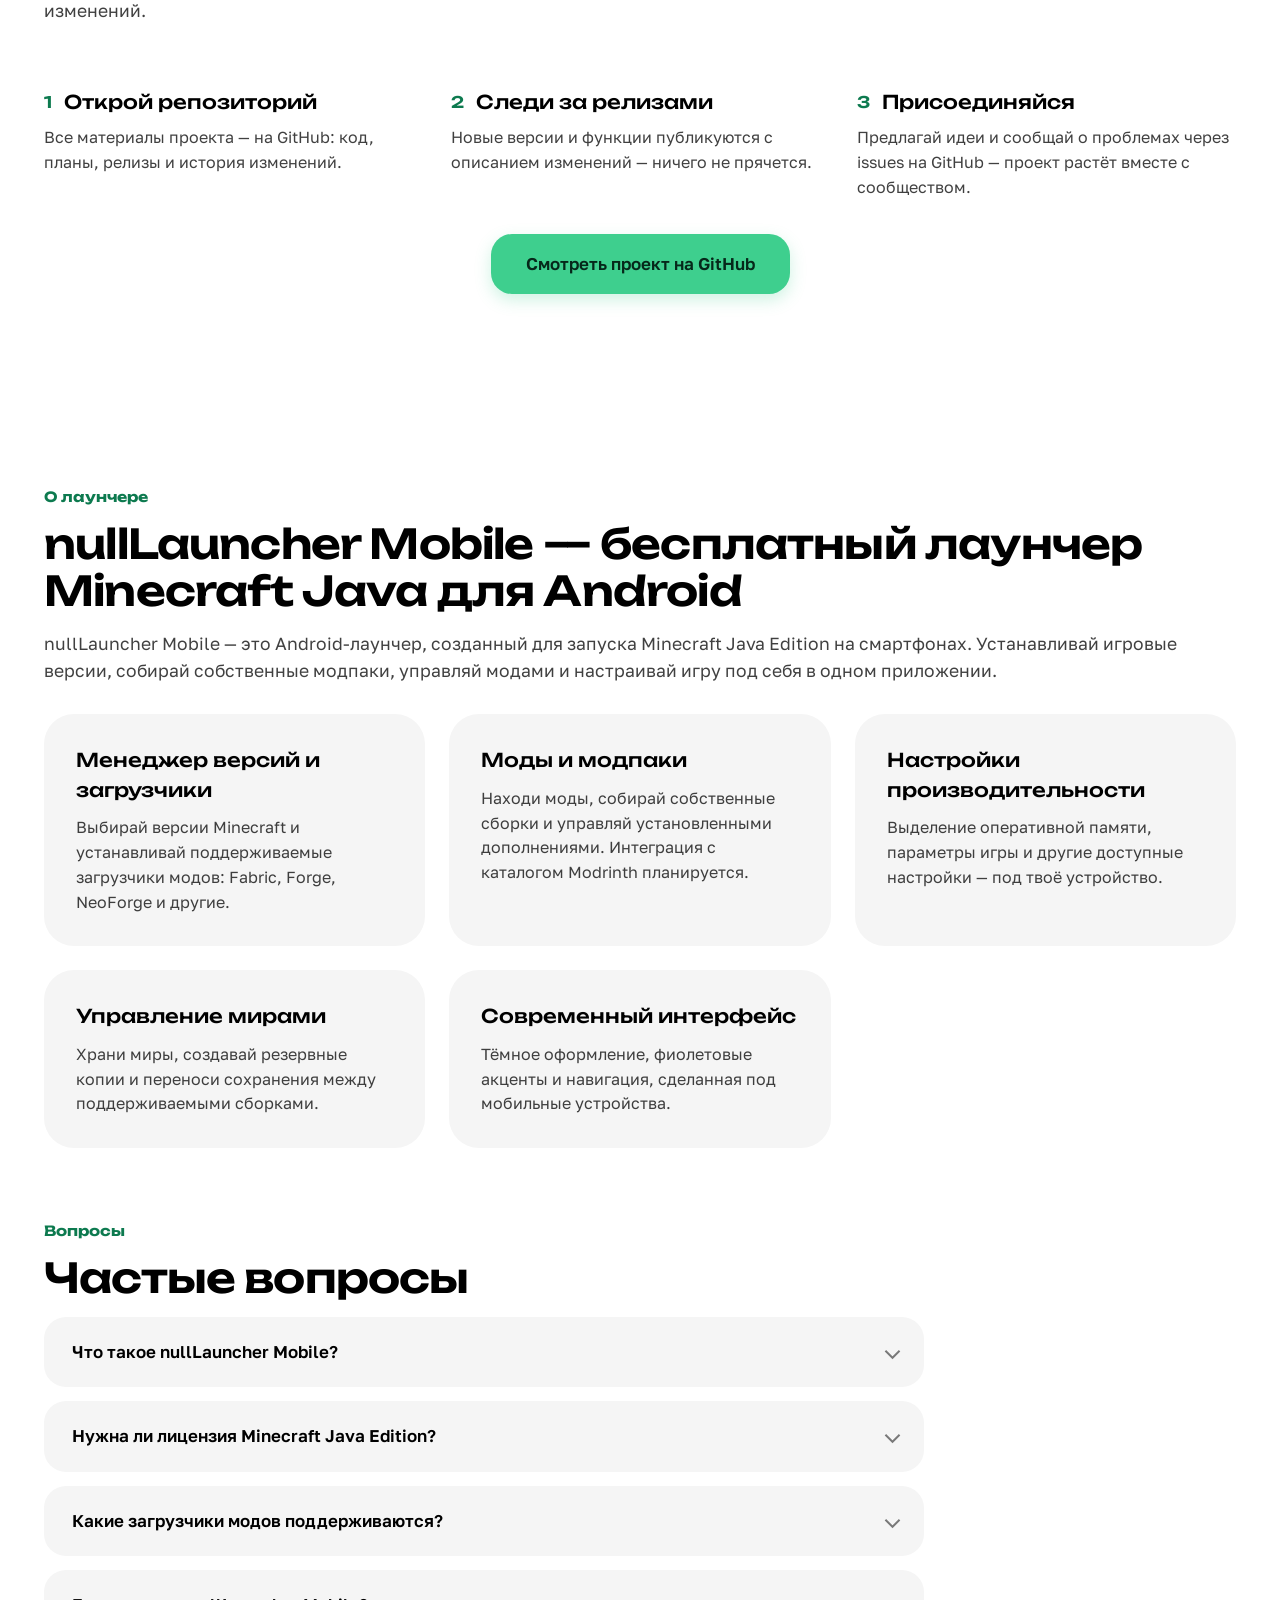
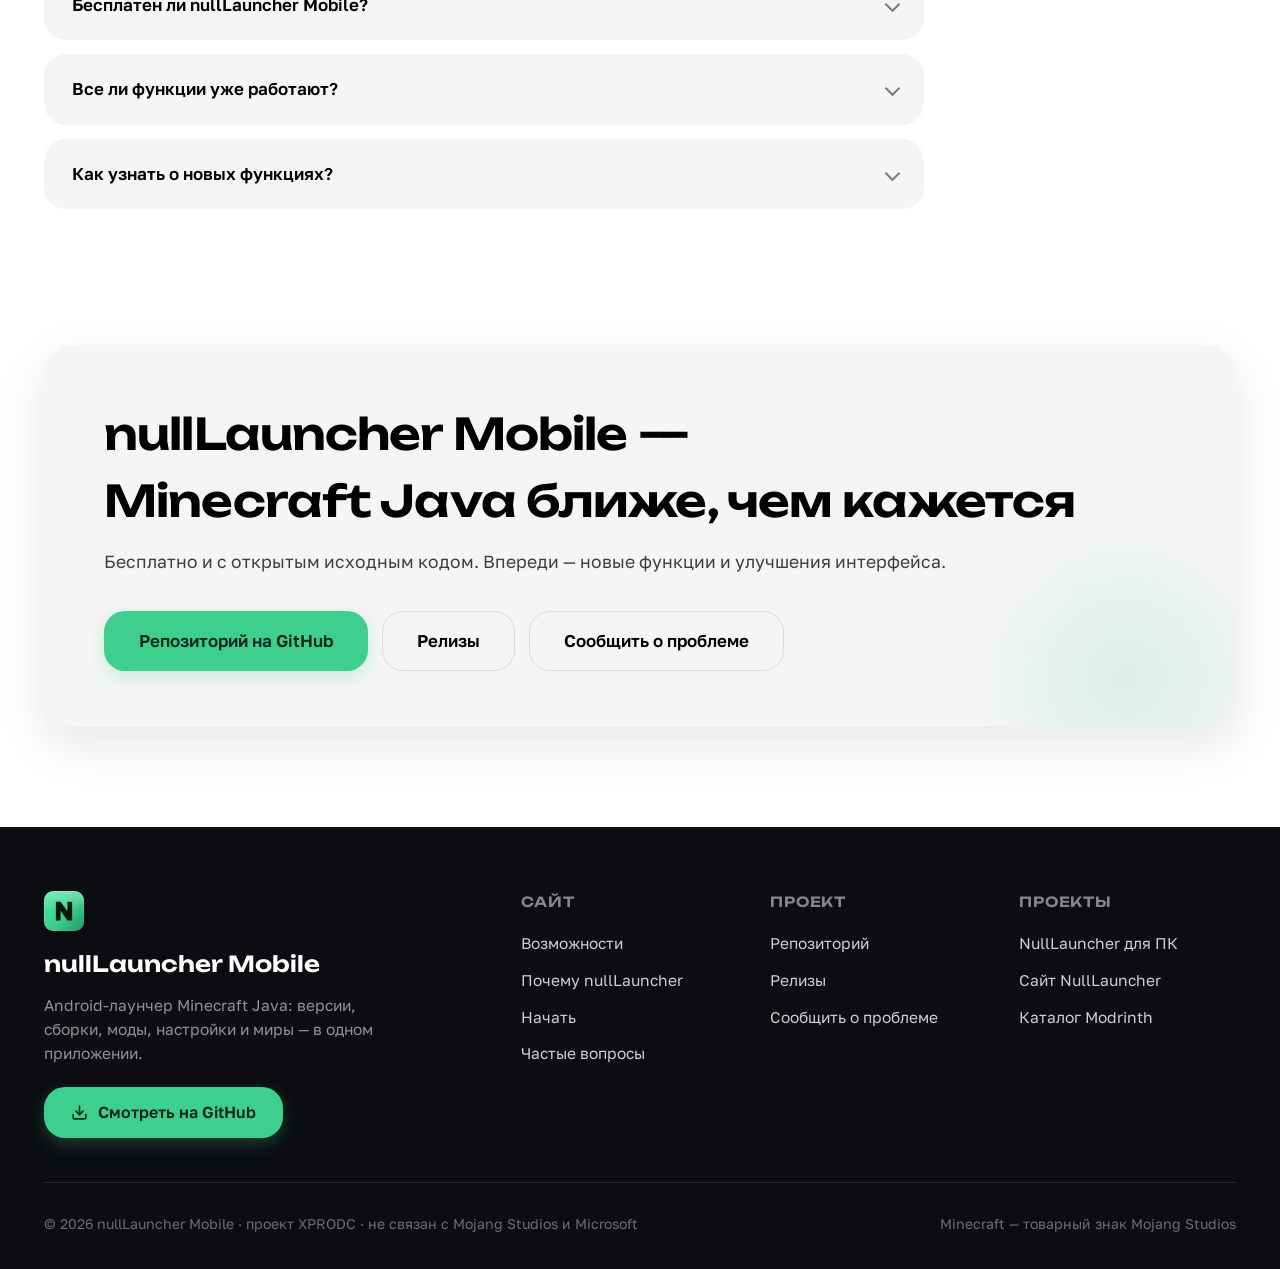
==== commit 54139808: "Android-проект nullLauncher Mobile: Kotlin + Compose, менеджер версий Mojang, сборки, каталог Modrin" ====
--- a/docs/index.html
+++ b/docs/index.html
@@ -85,7 +85,7 @@
       </div>
       <p class="h-cta-meta">Релизы и исходный код — на <a href="https://github.com/rusty-prdc/NullLauncherMobile" target="_blank" rel="noopener">GitHub</a></p>
     </div>
-    <div class="h-hero-fig reveal">
+    <figure class="h-hero-fig reveal" style="margin:0">
       <div class="h-stage" style="display:grid;place-items:center;padding:34px 24px">
         <svg viewBox="0 0 240 460" width="230" role="img" aria-label="Схема телефона с nullLauncher Mobile" style="max-width:100%;height:auto">
           <rect x="6" y="6" width="228" height="448" rx="34" fill="none" stroke="currentColor" stroke-opacity=".35" stroke-width="3"/>
@@ -103,7 +103,7 @@
         </svg>
       </div>
       <figcaption>Схема: список сборок, версии и кнопка запуска — как в десктопной версии.</figcaption>
-    </div>
+    </figure>
   </div>
 </section>
 
@@ -129,12 +129,11 @@
     </div>
 
     <div class="bento">
-      <article class="b-card b-big reveal">
-        <div class="b-body">
-          <h3>🎮 Minecraft Java на телефоне</h3>
-          <p>Запускай Minecraft Java Edition на Android с помощью совместимого игрового окружения —
-            тот же Java-клиент, что и на компьютере, только в кармане.</p>
-        </div>
+      <article class="b-card reveal">
+        <div class="b-ic">🎮</div>
+        <h3>Minecraft Java на телефоне</h3>
+        <p>Запускай Minecraft Java Edition на Android с помощью совместимого игрового окружения —
+          тот же Java-клиент, что и на компьютере, только в кармане.</p>
       </article>
 
       <article class="b-card reveal">
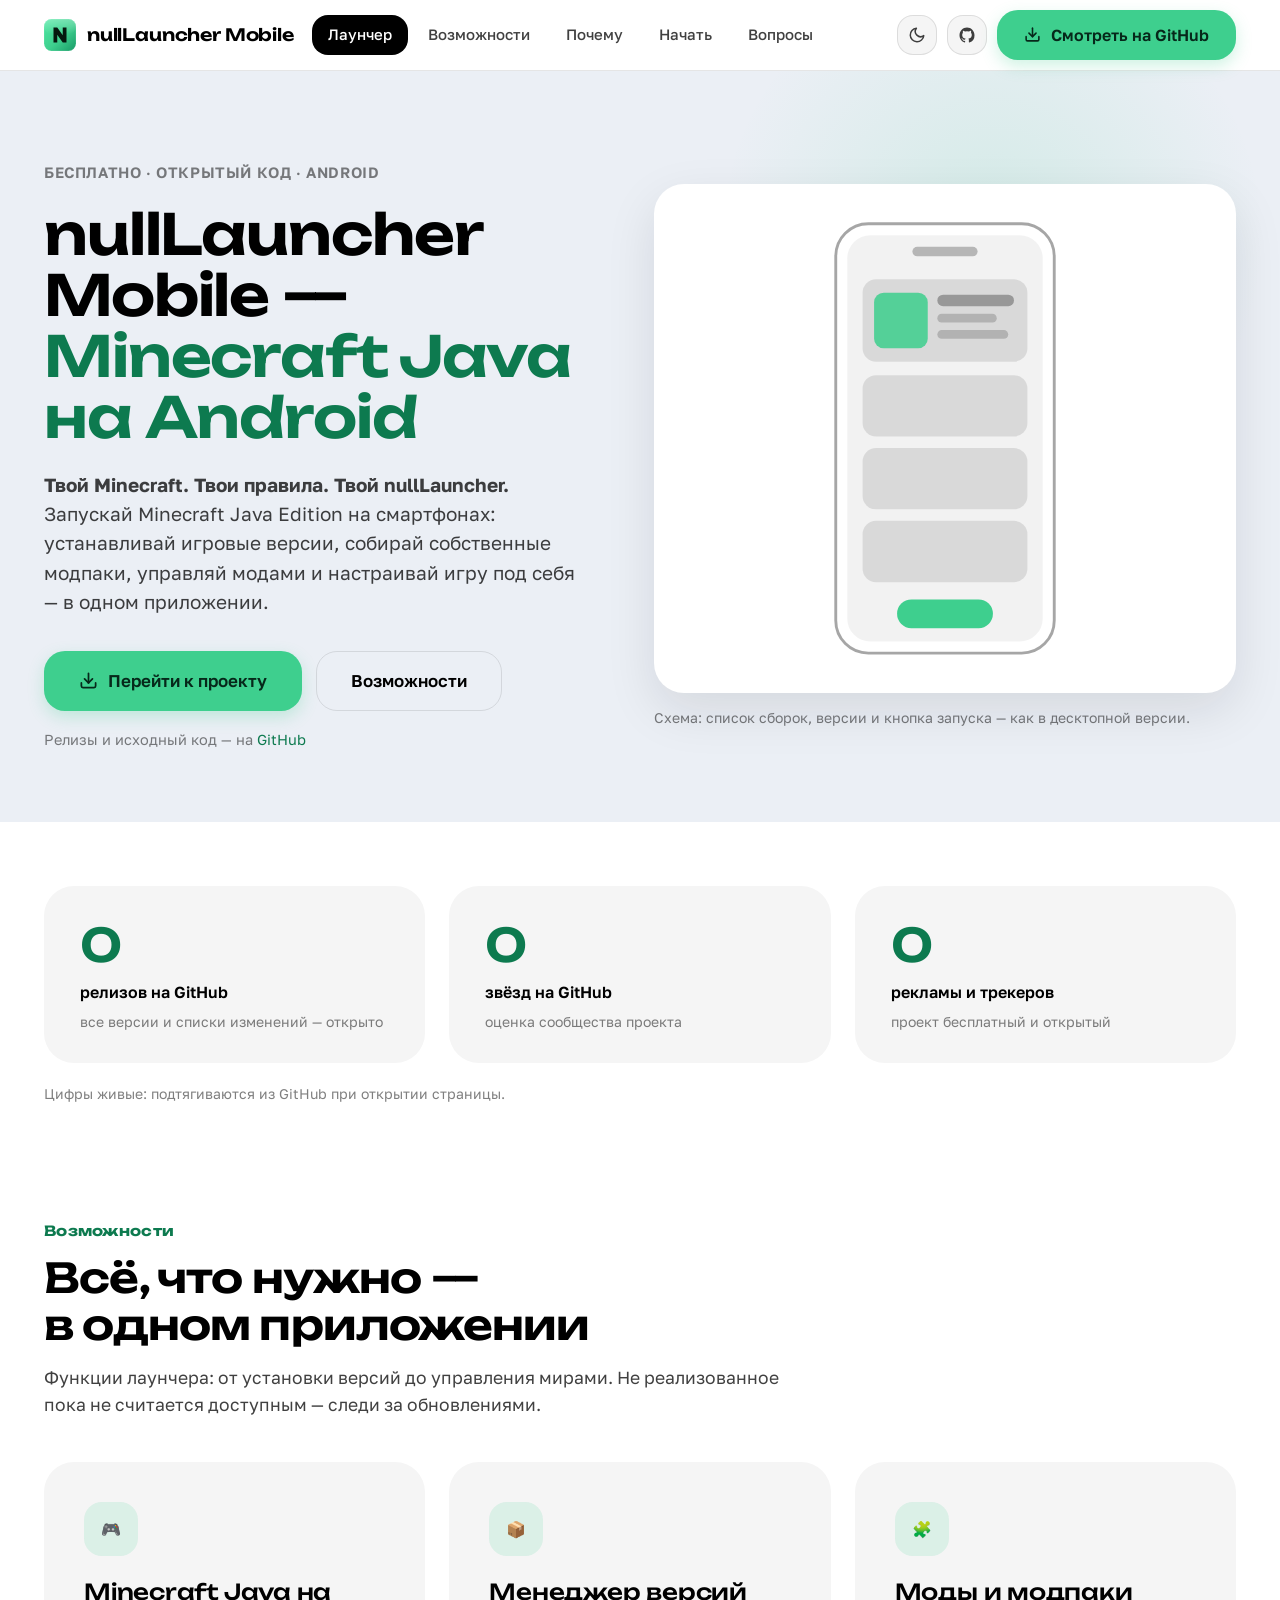
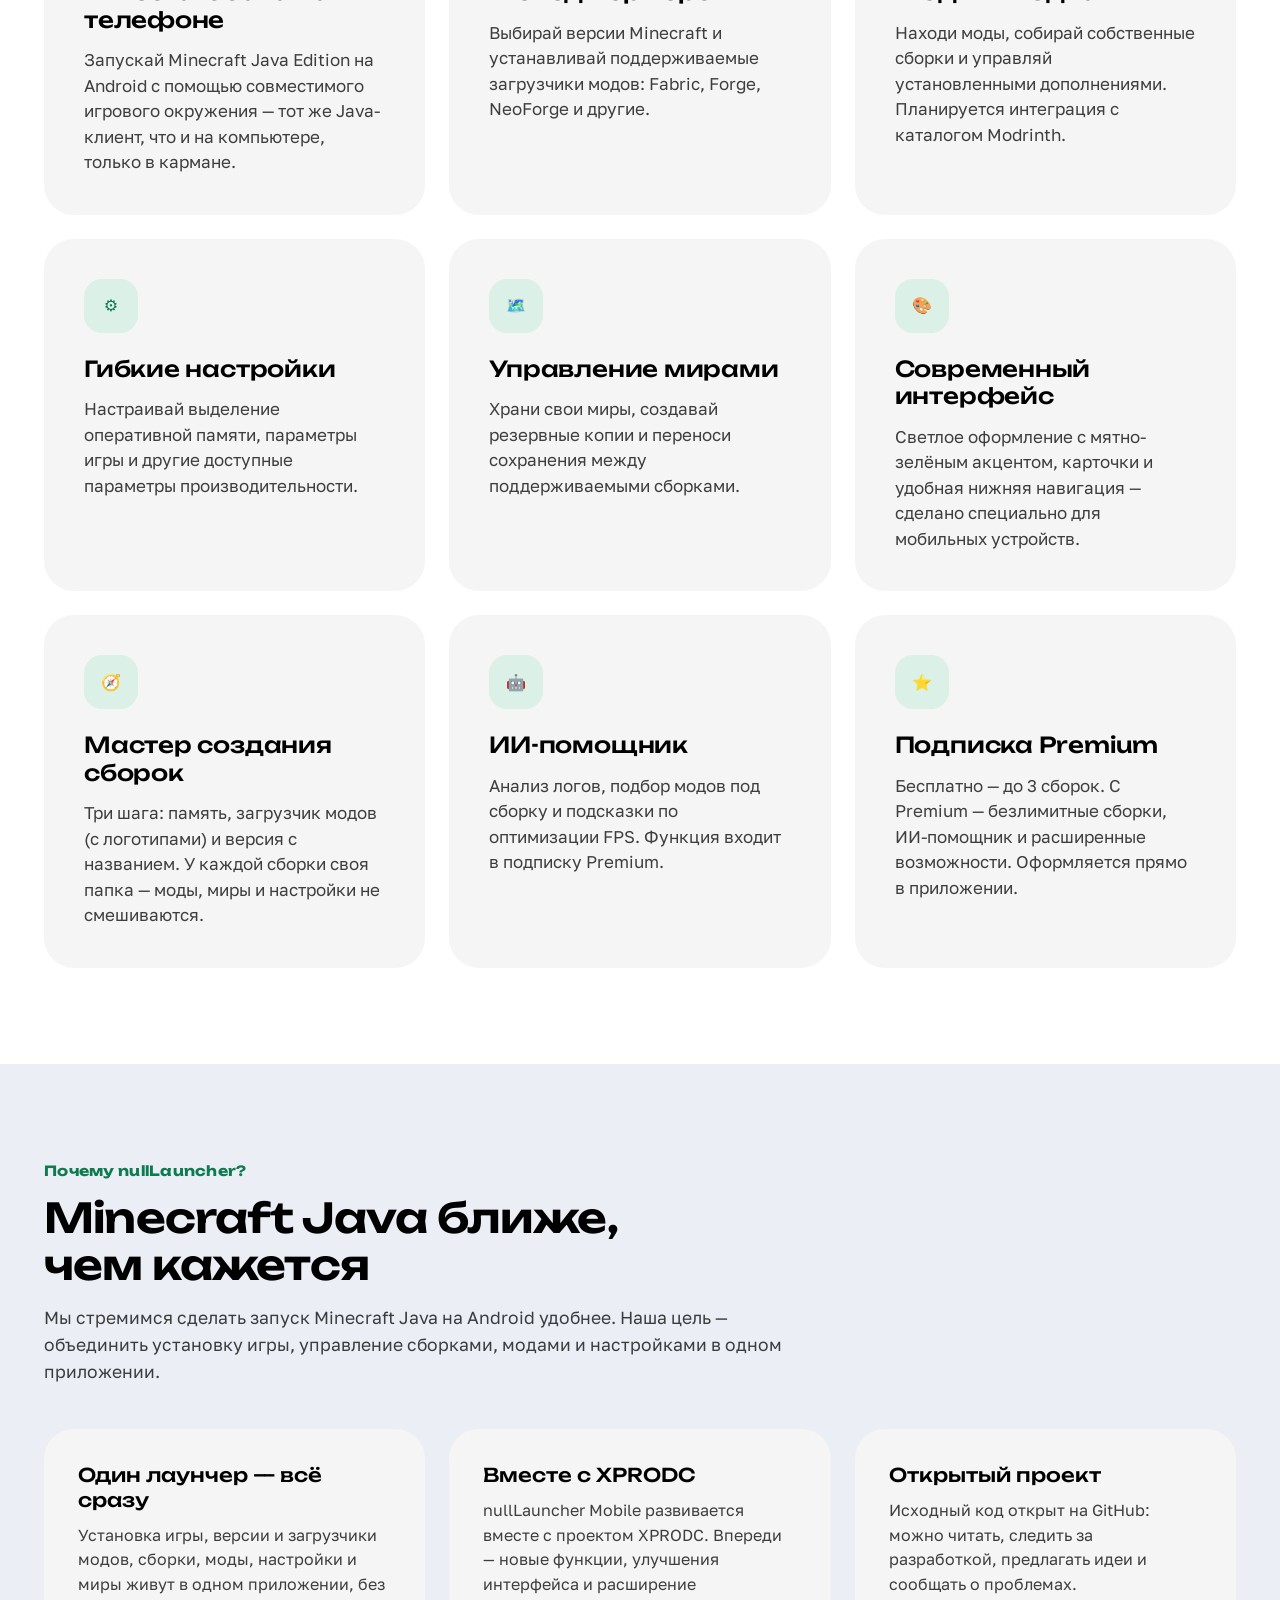
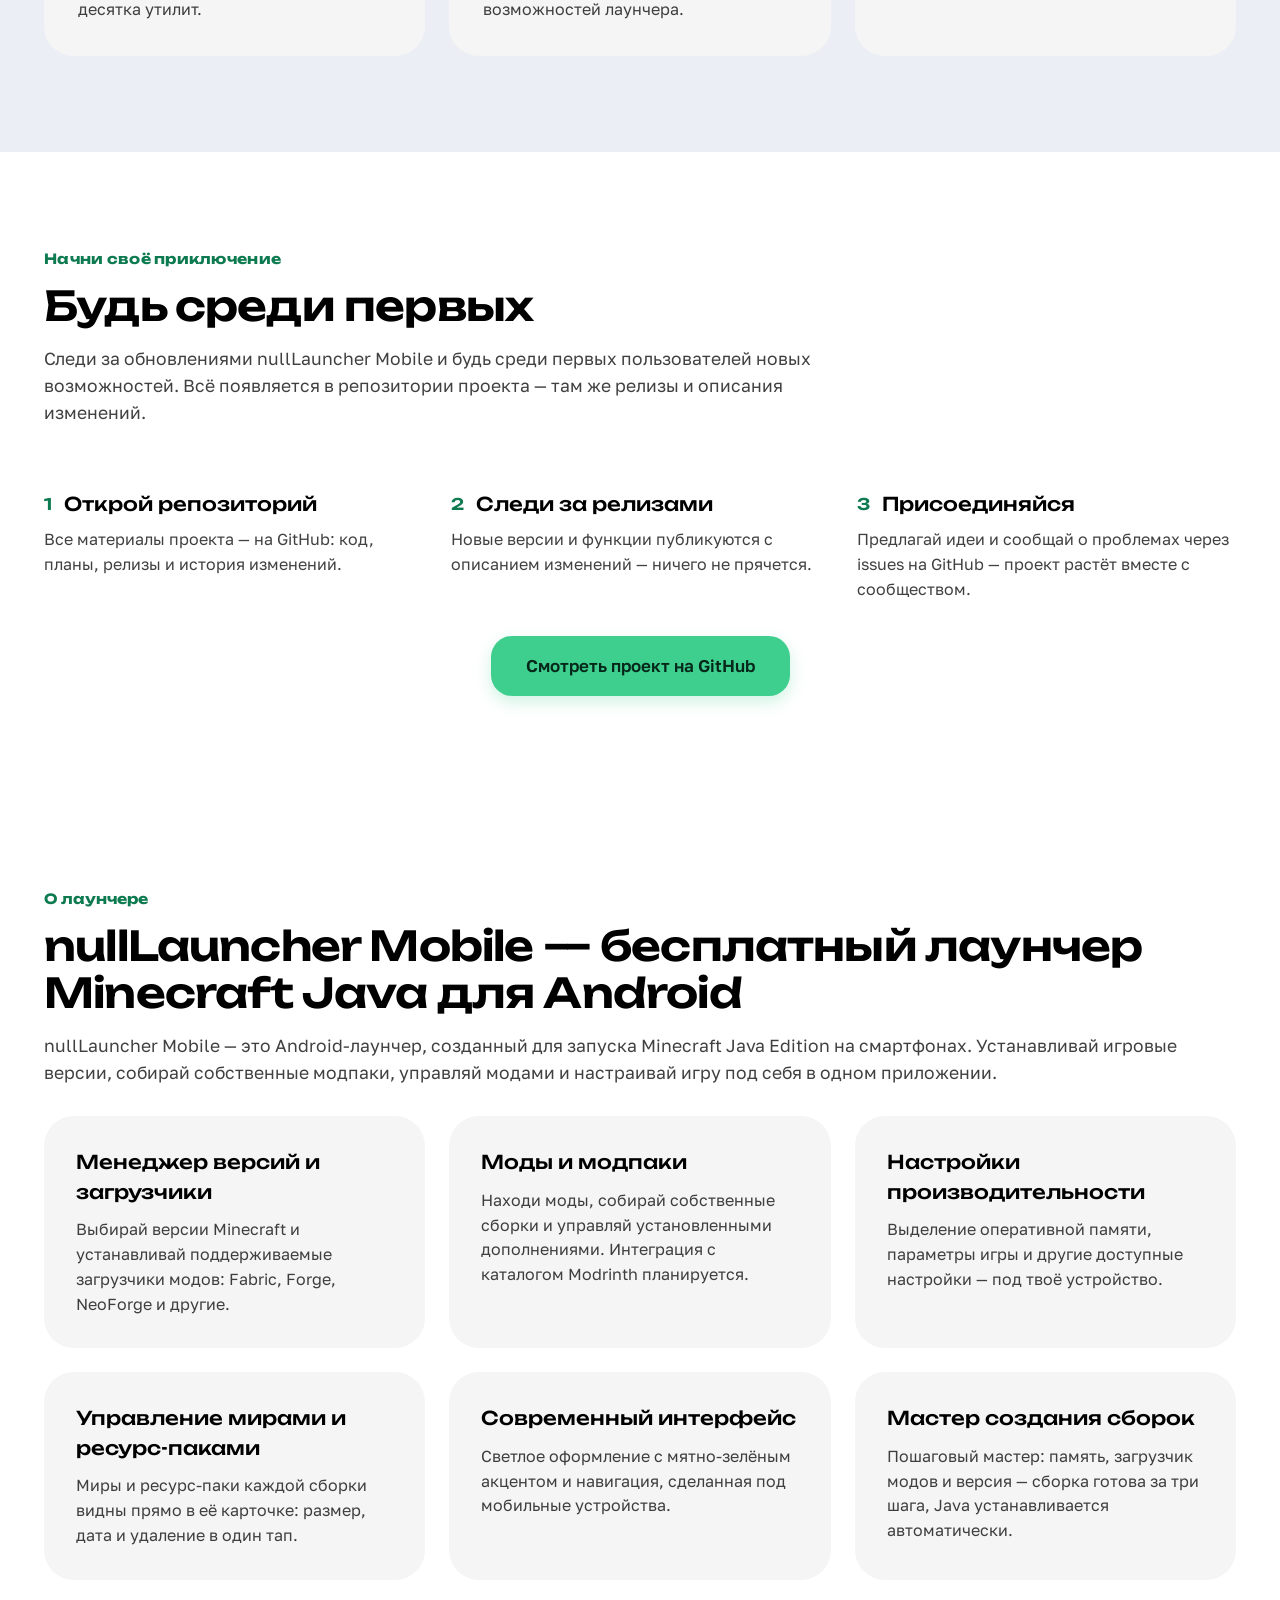
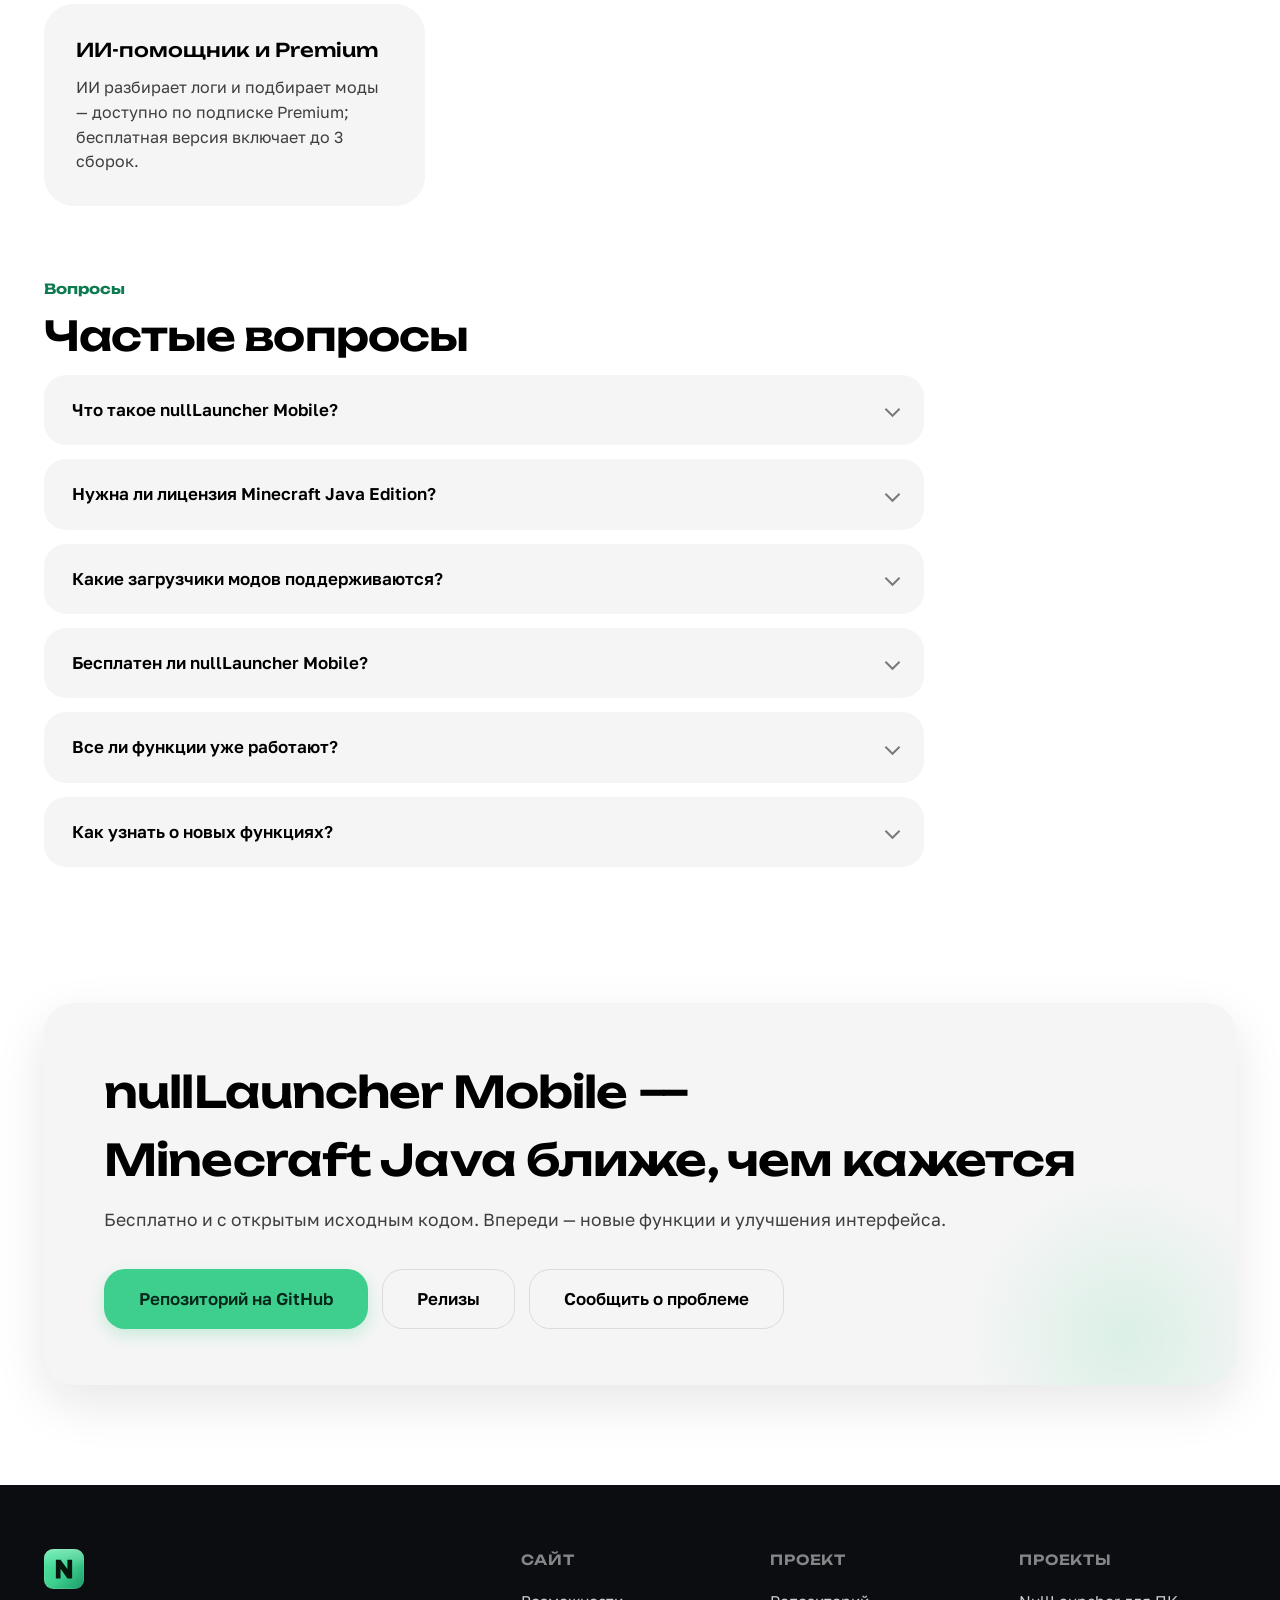
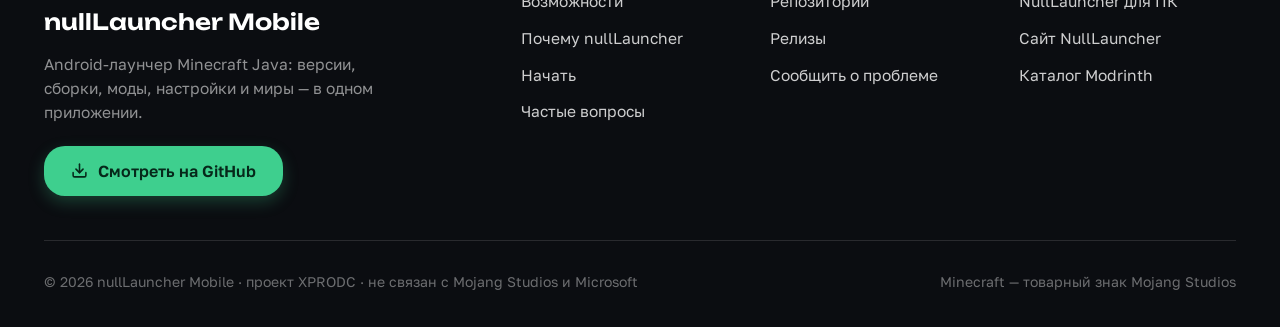
==== commit 15c87792: "site: new features (creation wizard, worlds/resource packs, AI assistant, Premium subscription), lig" ====
--- a/docs/index.html
+++ b/docs/index.html
@@ -4,7 +4,7 @@
 <meta charset="UTF-8">
 <meta name="viewport" content="width=device-width, initial-scale=1">
 <title>nullLauncher Mobile — Minecraft Java на Android</title>
-<meta name="description" content="nullLauncher Mobile — Android-лаунчер для запуска Minecraft Java Edition на смартфонах: менеджер версий, Fabric и Forge, моды и модпаки, настройка памяти и управление мирами.">
+<meta name="description" content="nullLauncher Mobile — Android-лаунчер для запуска Minecraft Java Edition на смартфонах: менеджер версий, Fabric и Forge, моды и модпаки, мастер создания сборок, миры и ресурс-паки, ИИ-помощник и подписка Premium.">
 <meta name="theme-color" content="#ffffff" media="(prefers-color-scheme: light)">
 <meta name="theme-color" content="#090A0D" media="(prefers-color-scheme: dark)">
 <meta property="og:type" content="website">
@@ -28,7 +28,7 @@
 {"@context":"https://schema.org","@type":"SoftwareApplication","name":"nullLauncher Mobile","description":"Android-лаунчер для запуска Minecraft Java Edition: менеджер версий, Fabric/Forge/NeoForge, моды и модпаки, настройки памяти, управление мирами.","applicationCategory":"GameApplication","applicationSubCategory":"Лаунчер Minecraft для Android","operatingSystem":"Android","inLanguage":"ru","url":"https://github.com/rusty-prdc/NullLauncherMobile","offers":{"@type":"Offer","price":"0","priceCurrency":"USD"}}
 </script>
 <script type="application/ld+json">
-{"@context":"https://schema.org","@type":"FAQPage","mainEntity":[{"@type":"Question","name":"Что такое nullLauncher Mobile?","acceptedAnswer":{"@type":"Answer","text":"nullLauncher Mobile — Android-лаунчер для запуска Minecraft Java Edition на смартфонах с помощью совместимого игрового окружения. Он объединяет установку версий, управление сборками, модами и настройками в одном приложении."}},{"@type":"Question","name":"Нужна ли лицензия Minecraft Java Edition?","acceptedAnswer":{"@type":"Answer","text":"Да, для игры может потребоваться лицензия Minecraft Java Edition. nullLauncher Mobile — сторонний проект, не связанный с Mojang Studios или Microsoft."}},{"@type":"Question","name":"Какие моды и загрузчики поддерживаются?","acceptedAnswer":{"@type":"Answer","text":"Лаунчер устанавливает поддерживаемые загрузчики модов: Fabric, Forge, NeoForge и другие. Находи моды и собирай собственные сборки; интеграция с каталогом Modrinth планируется."}},{"@type":"Question","name":"Какие функции ещё не реализованы?","acceptedAnswer":{"@type":"Answer","text":"Описанные на странице возможности, которые ещё не реализованы, не следует считать доступными в текущей версии. Следи за обновлениями в репозитории проекта на GitHub."}},{"@type":"Question","name":"Бесплатен ли nullLauncher Mobile?","acceptedAnswer":{"@type":"Answer","text":"Да. Проект развивается вместе с XPRODC и распространяется бесплатно."}}]}
+{"@context":"https://schema.org","@type":"FAQPage","mainEntity":[{"@type":"Question","name":"Что такое nullLauncher Mobile?","acceptedAnswer":{"@type":"Answer","text":"nullLauncher Mobile — Android-лаунчер для запуска Minecraft Java Edition на смартфонах с помощью совместимого игрового окружения. Он объединяет установку версий, управление сборками, модами и настройками в одном приложении."}},{"@type":"Question","name":"Нужна ли лицензия Minecraft Java Edition?","acceptedAnswer":{"@type":"Answer","text":"Да, для игры может потребоваться лицензия Minecraft Java Edition. nullLauncher Mobile — сторонний проект, не связанный с Mojang Studios или Microsoft."}},{"@type":"Question","name":"Какие моды и загрузчики поддерживаются?","acceptedAnswer":{"@type":"Answer","text":"Лаунчер устанавливает поддерживаемые загрузчики модов: Fabric, Forge, NeoForge и другие. Находи моды и собирай собственные сборки; интеграция с каталогом Modrinth планируется."}},{"@type":"Question","name":"Какие функции ещё не реализованы?","acceptedAnswer":{"@type":"Answer","text":"Описанные на странице возможности, которые ещё не реализованы, не следует считать доступными в текущей версии. Следи за обновлениями в репозитории проекта на GitHub."}},{"@type":"Question","name":"Бесплатен ли nullLauncher Mobile?","acceptedAnswer":{"@type":"Answer","text":"Базовый лаунчер бесплатен (до 3 сборок). Опциональная подписка Premium снимает лимиты и открывает ИИ-помощника."}}]}
 </script>
 </head>
 <body>
@@ -163,7 +163,25 @@
       <article class="b-card reveal">
         <div class="b-ic">🎨</div>
         <h3>Современный интерфейс</h3>
-        <p>Тёмное оформление, фиолетовые акценты и удобная навигация, разработанные специально для мобильных устройств.</p>
+        <p>Светлое оформление с мятно-зелёным акцентом, карточки и удобная нижняя навигация — сделано специально для мобильных устройств.</p>
+      </article>
+
+      <article class="b-card reveal">
+        <div class="b-ic">🧭</div>
+        <h3>Мастер создания сборок</h3>
+        <p>Три шага: память, загрузчик модов (с логотипами) и версия с названием. У каждой сборки своя папка — моды, миры и настройки не смешиваются.</p>
+      </article>
+
+      <article class="b-card reveal">
+        <div class="b-ic">🤖</div>
+        <h3>ИИ-помощник</h3>
+        <p>Анализ логов, подбор модов под сборку и подсказки по оптимизации FPS. Функция входит в подписку Premium.</p>
+      </article>
+
+      <article class="b-card reveal">
+        <div class="b-ic">⭐</div>
+        <h3>Подписка Premium</h3>
+        <p>Бесплатно — до 3 сборок. С Premium — безлимитные сборки, ИИ-помощник и расширенные возможности. Оформляется прямо в приложении.</p>
       </article>
     </div>
   </div>
@@ -227,8 +245,10 @@
       <li><h3>Менеджер версий и загрузчики</h3><p>Выбирай версии Minecraft и устанавливай поддерживаемые загрузчики модов: Fabric, Forge, NeoForge и другие.</p></li>
       <li><h3>Моды и модпаки</h3><p>Находи моды, собирай собственные сборки и управляй установленными дополнениями. Интеграция с каталогом Modrinth планируется.</p></li>
       <li><h3>Настройки производительности</h3><p>Выделение оперативной памяти, параметры игры и другие доступные настройки — под твоё устройство.</p></li>
-      <li><h3>Управление мирами</h3><p>Храни миры, создавай резервные копии и переноси сохранения между поддерживаемыми сборками.</p></li>
-      <li><h3>Современный интерфейс</h3><p>Тёмное оформление, фиолетовые акценты и навигация, сделанная под мобильные устройства.</p></li>
+      <li><h3>Управление мирами и ресурс-паками</h3><p>Миры и ресурс-паки каждой сборки видны прямо в её карточке: размер, дата и удаление в один тап.</p></li>
+      <li><h3>Современный интерфейс</h3><p>Светлое оформление с мятно-зелёным акцентом и навигация, сделанная под мобильные устройства.</p></li>
+      <li><h3>Мастер создания сборок</h3><p>Пошаговый мастер: память, загрузчик модов и версия — сборка готова за три шага, Java устанавливается автоматически.</p></li>
+      <li><h3>ИИ-помощник и Premium</h3><p>ИИ разбирает логи и подбирает моды — доступно по подписке Premium; бесплатная версия включает до 3 сборок.</p></li>
     </ul>
   </section>
 
@@ -250,7 +270,7 @@
       </details>
       <details>
         <summary>Бесплатен ли nullLauncher Mobile?</summary>
-        <div><p>Да. Проект развивается вместе с XPRODC, распространяется бесплатно и имеет открытый исходный код на GitHub.</p></div>
+        <div><p>Базовый лаунчер бесплатен: до 3 сборок, версии, моды и миры. Опциональная подписка Premium снимает лимиты и открывает ИИ-помощника. Проект развивается вместе с XPRODC и имеет открытый исходный код на GitHub.</p></div>
       </details>
       <details>
         <summary>Все ли функции уже работают?</summary>
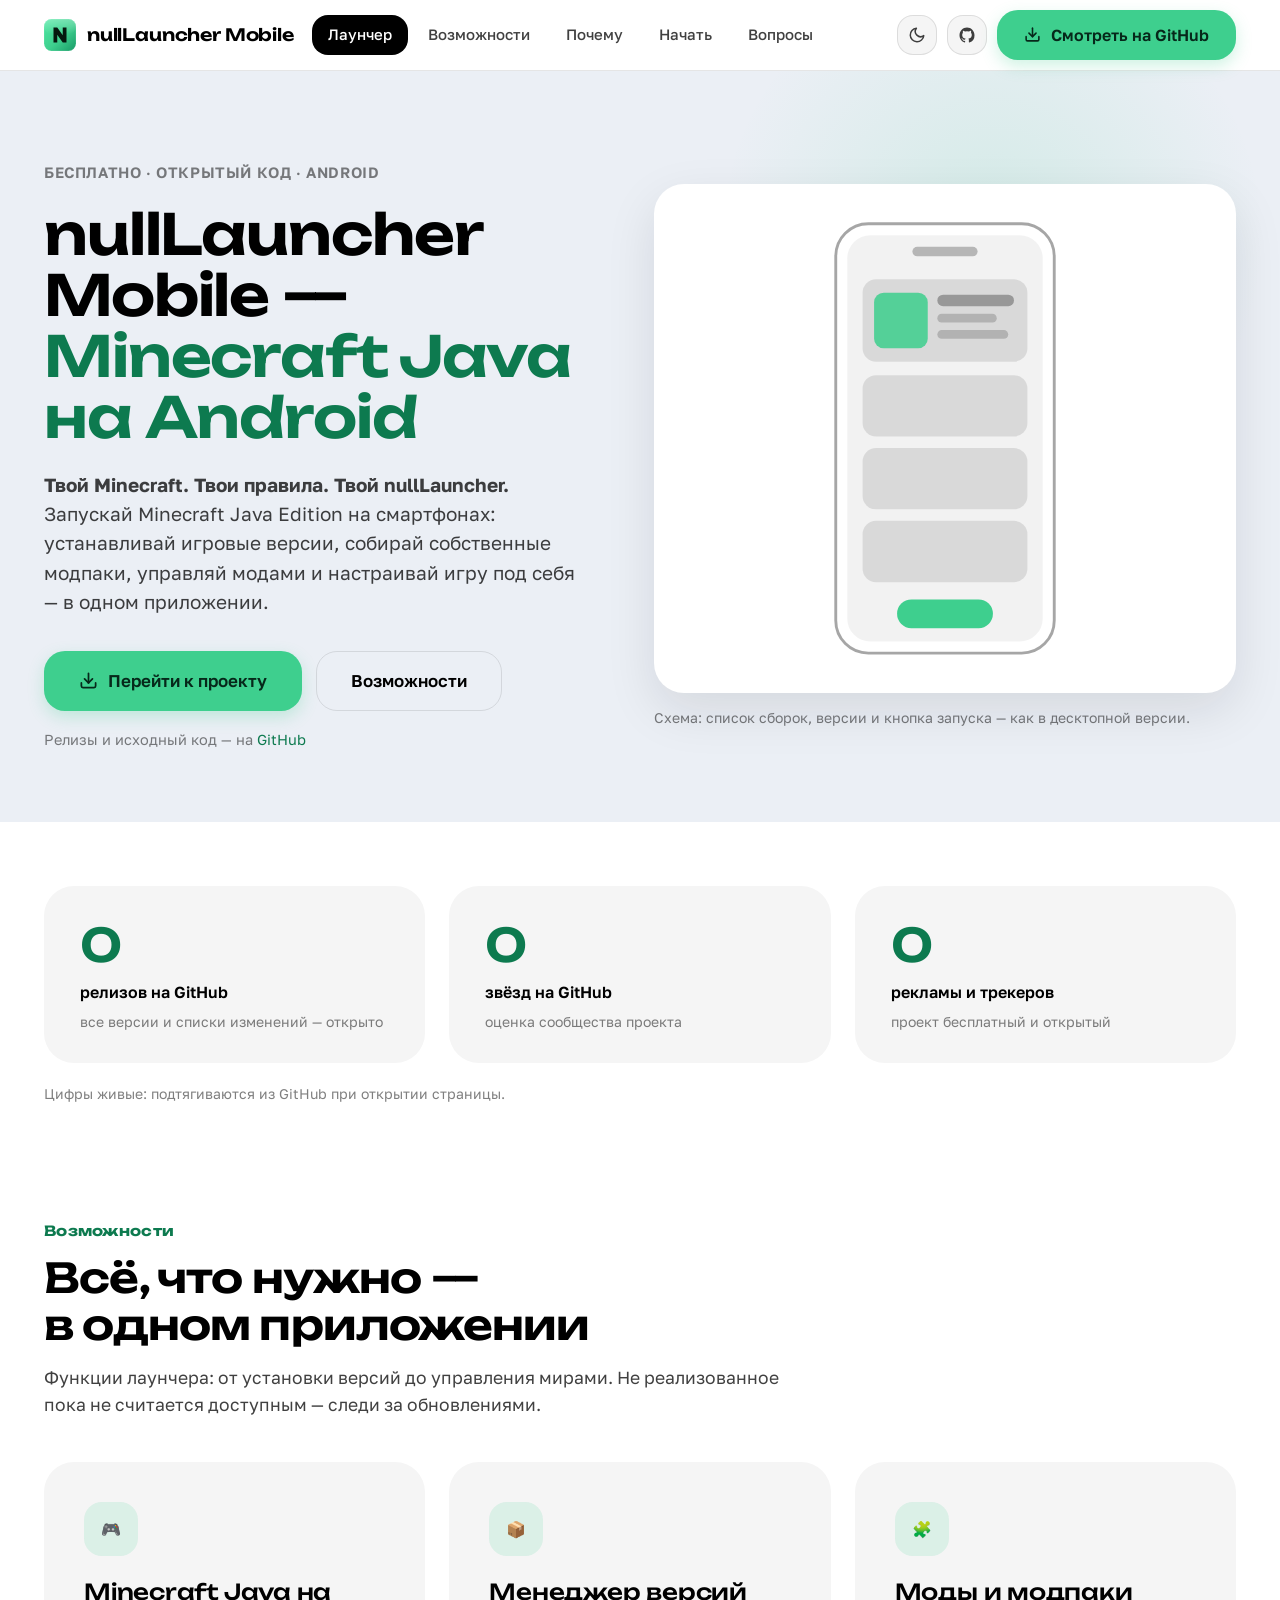
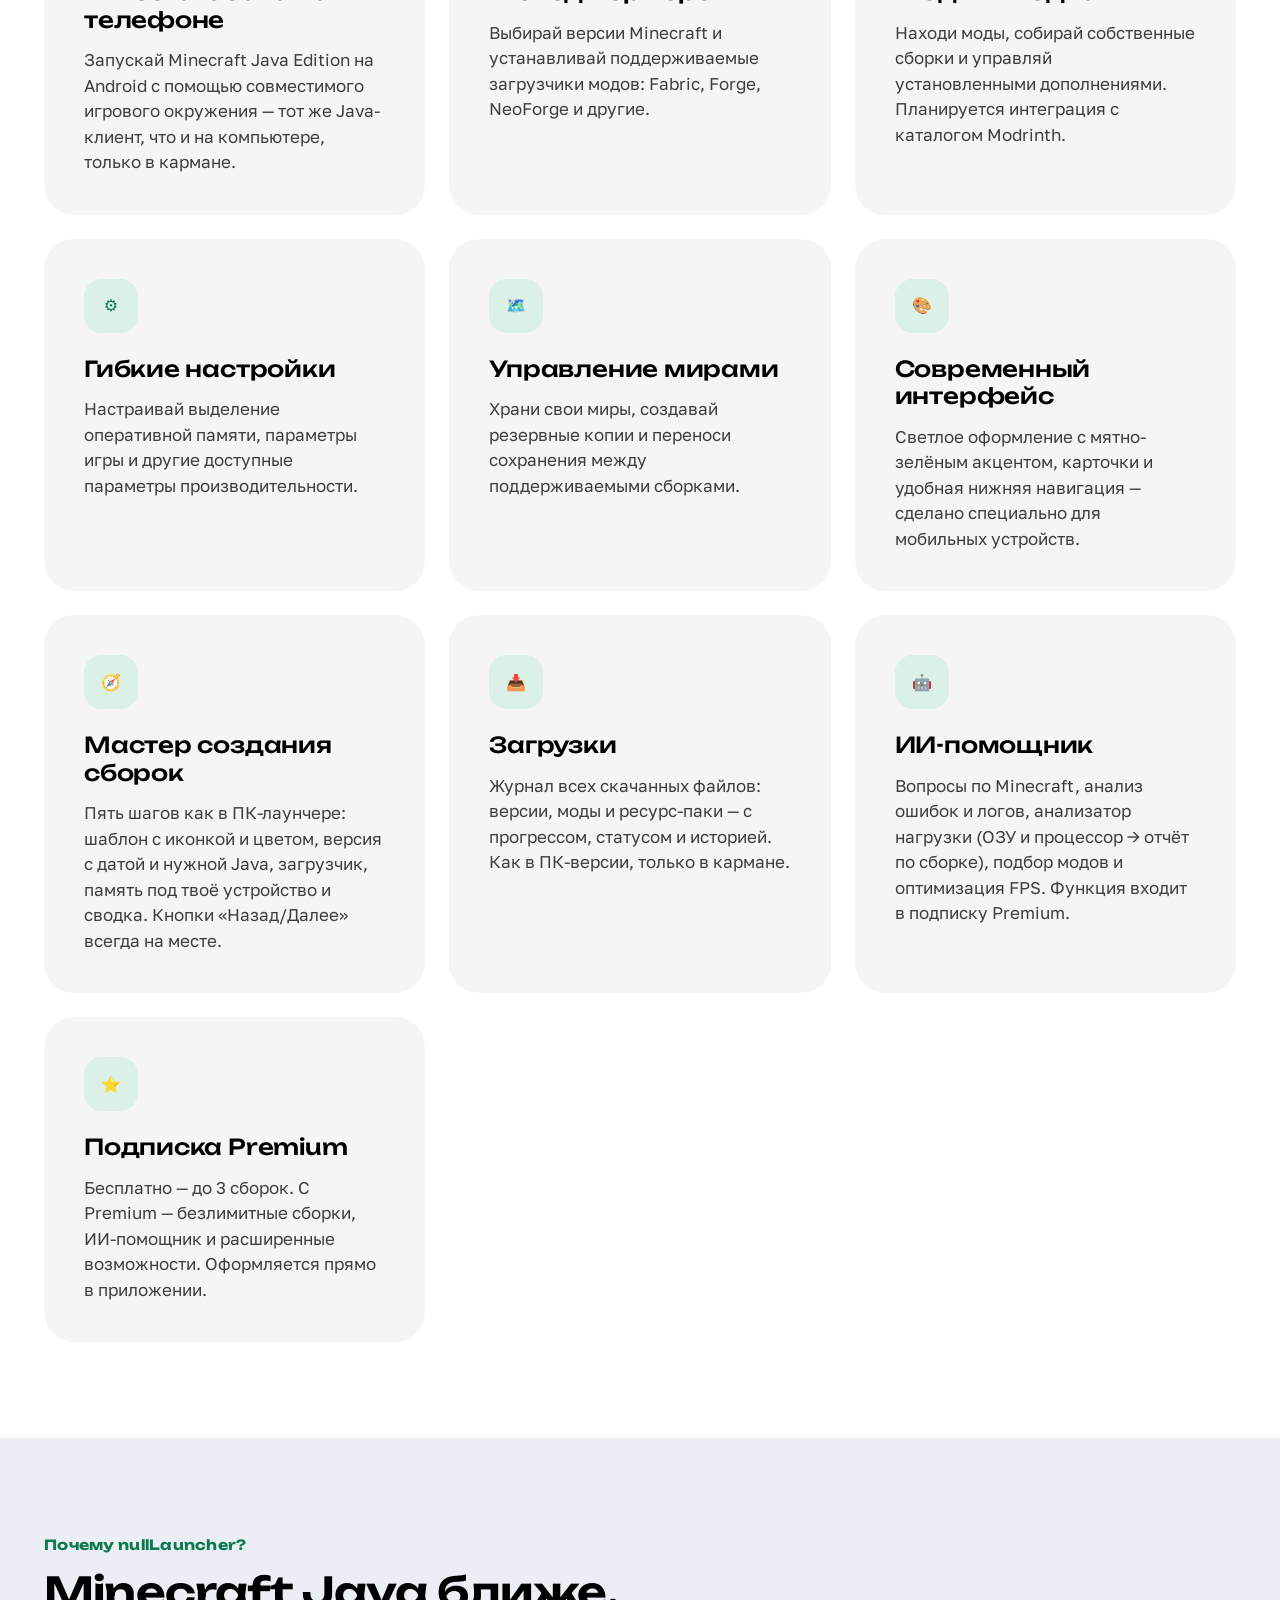
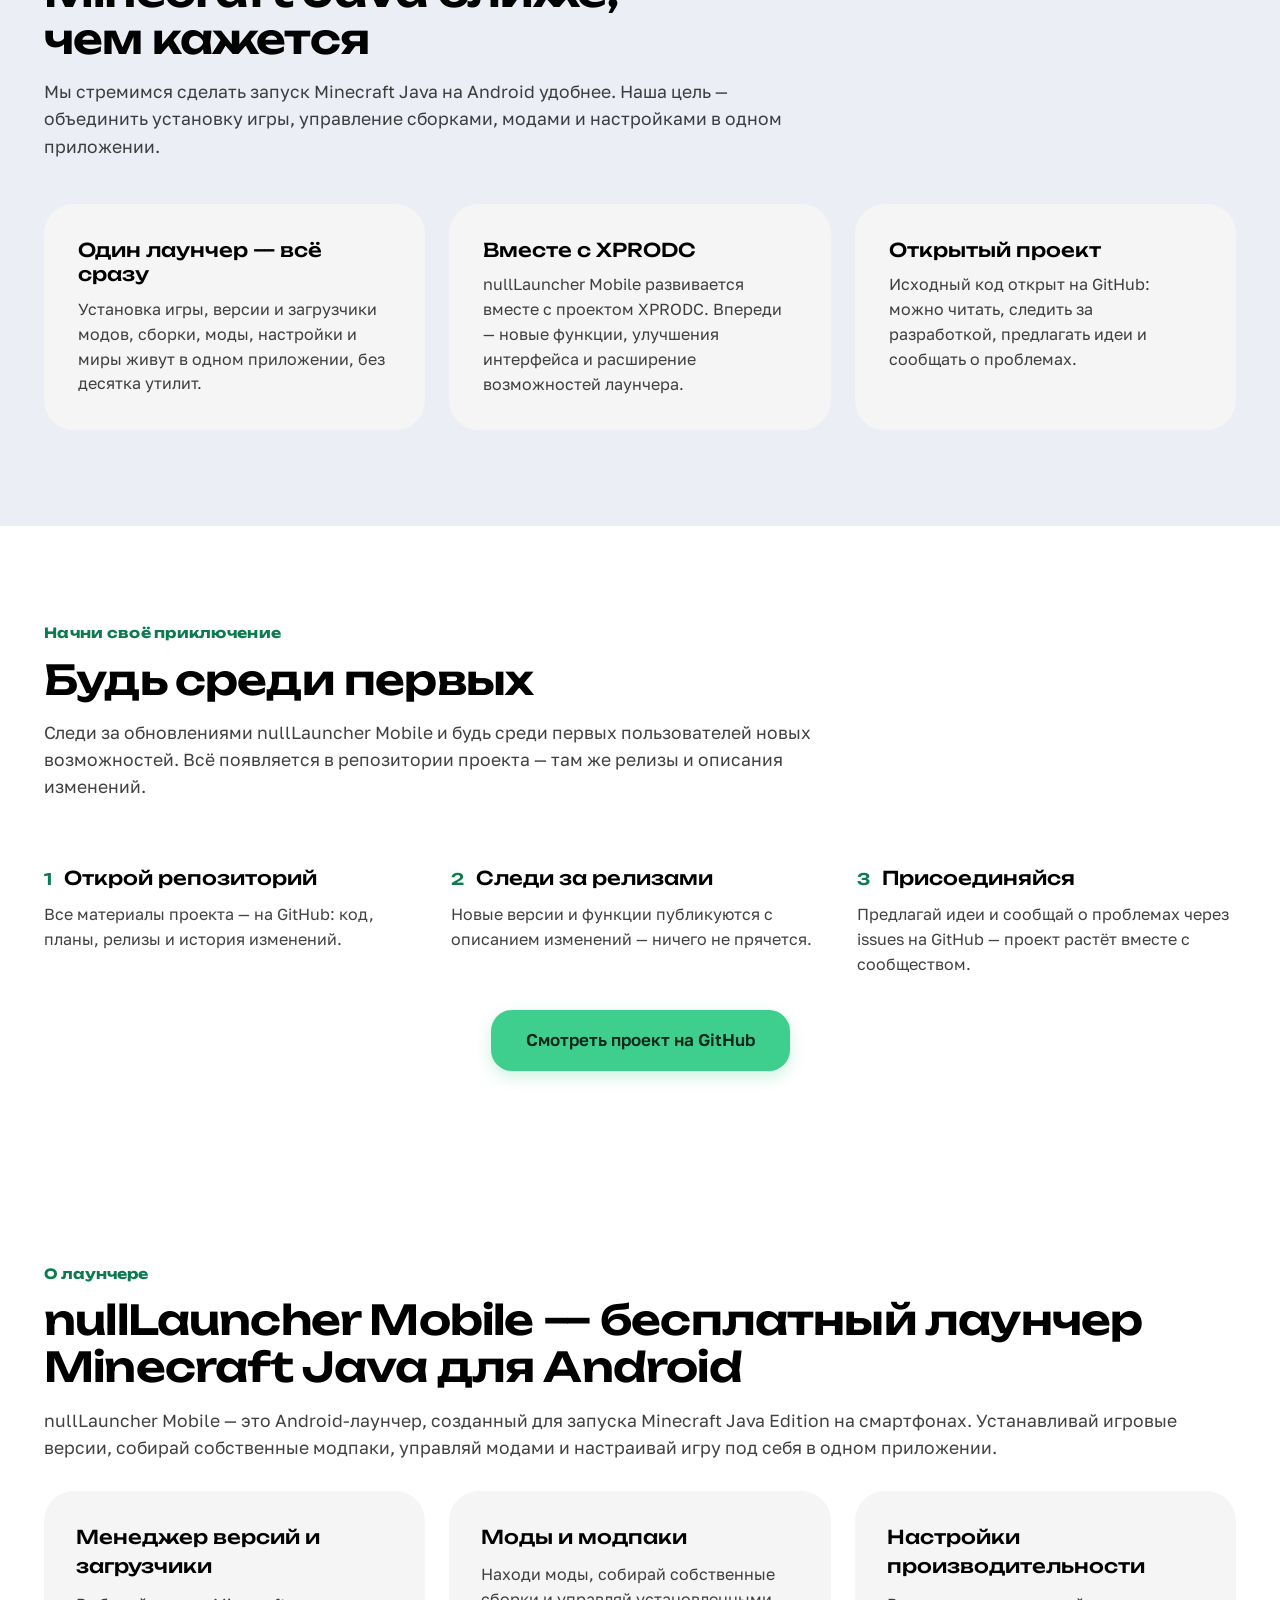
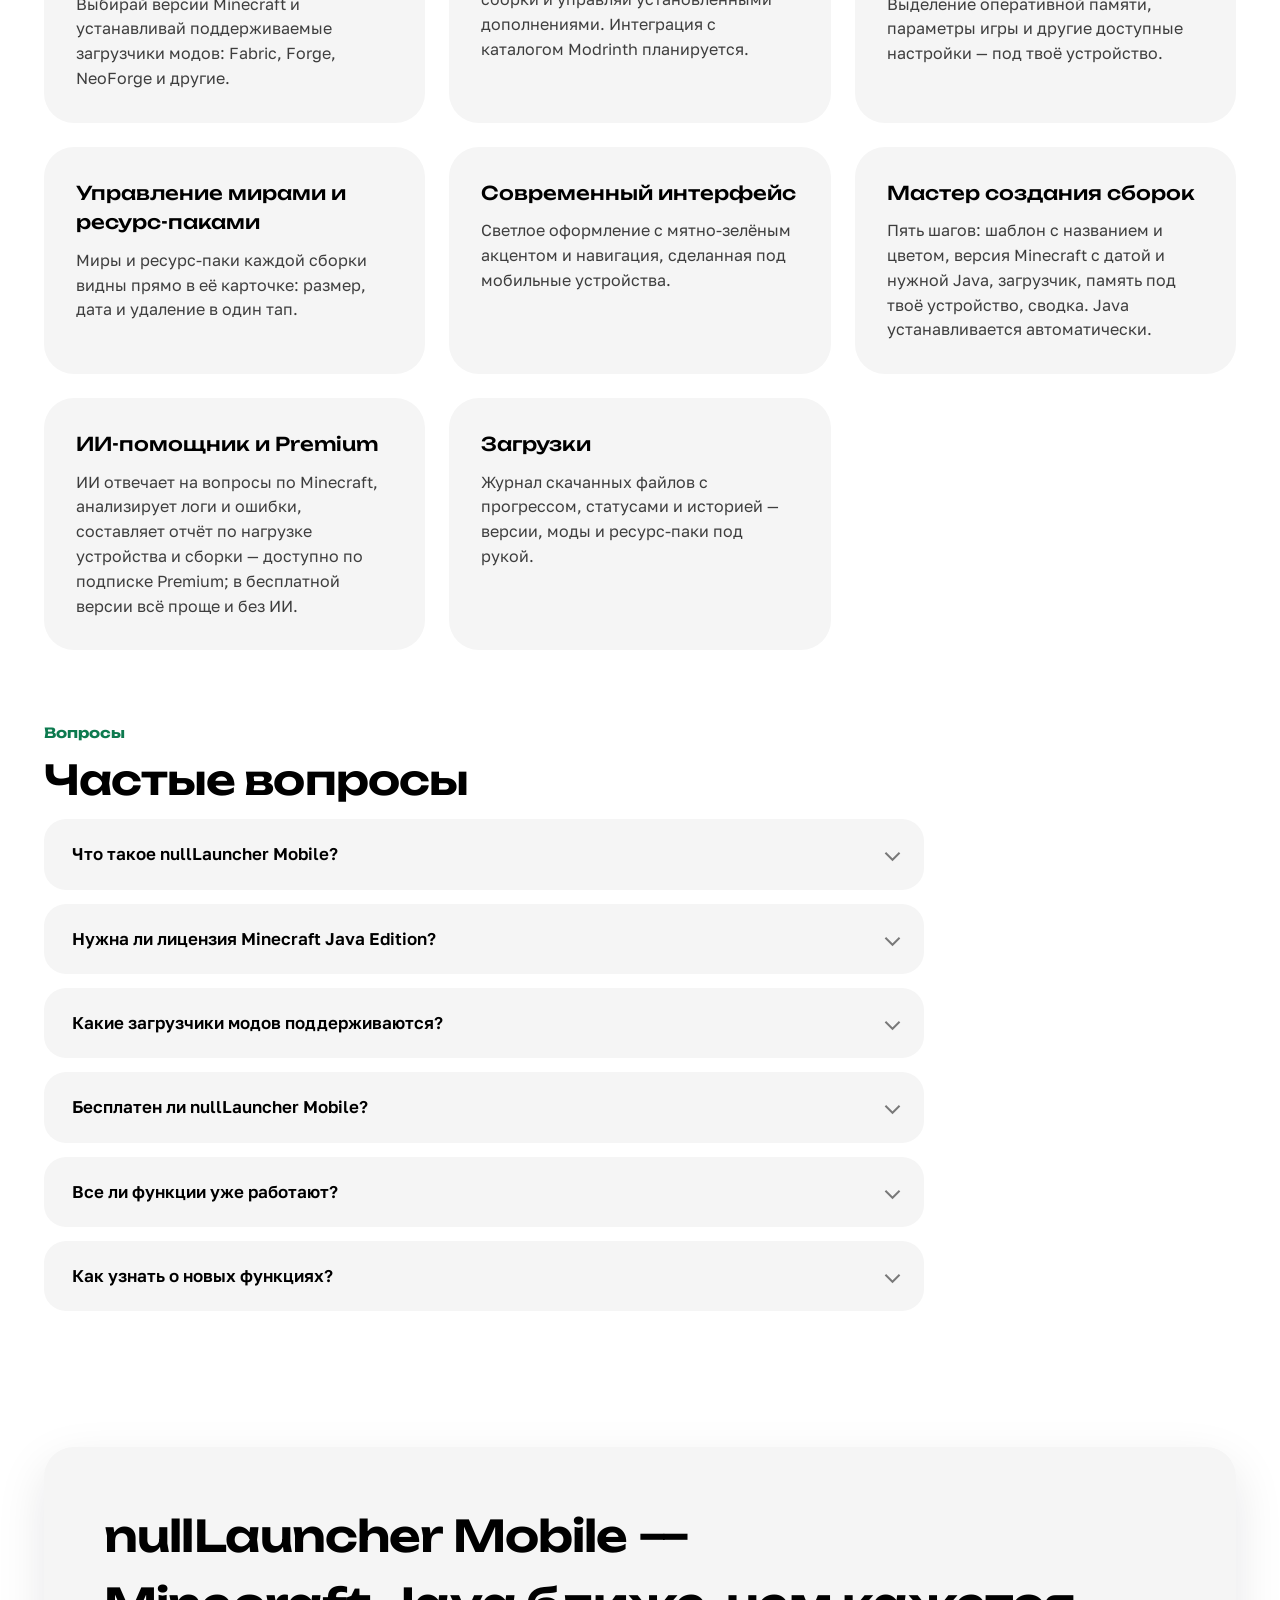
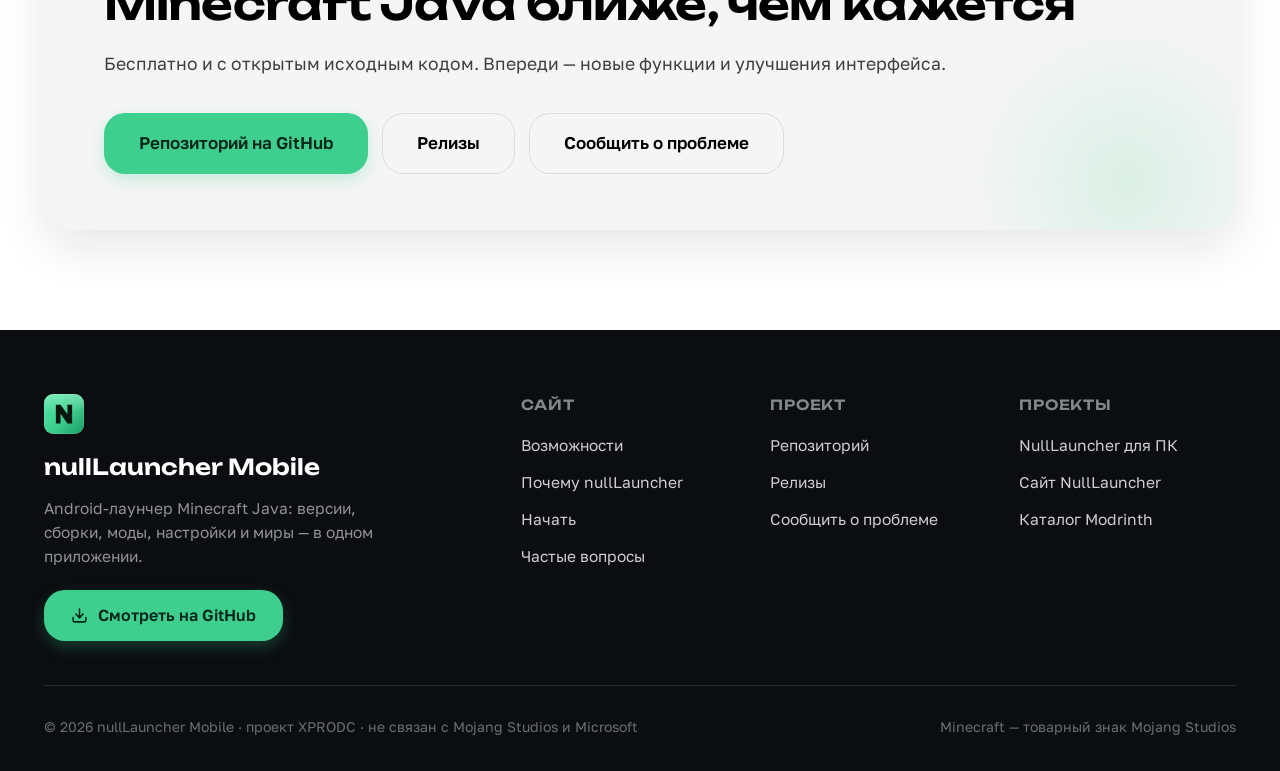
==== commit 382e9a16: "site: 5-step wizard, downloads journal, AI lineup (minecraft Q&A, log analyzer, load analyzer) in fe" ====
--- a/docs/index.html
+++ b/docs/index.html
@@ -4,7 +4,7 @@
 <meta charset="UTF-8">
 <meta name="viewport" content="width=device-width, initial-scale=1">
 <title>nullLauncher Mobile — Minecraft Java на Android</title>
-<meta name="description" content="nullLauncher Mobile — Android-лаунчер для запуска Minecraft Java Edition на смартфонах: менеджер версий, Fabric и Forge, моды и модпаки, мастер создания сборок, миры и ресурс-паки, ИИ-помощник и подписка Premium.">
+<meta name="description" content="nullLauncher Mobile — Android-лаунчер для запуска Minecraft Java Edition на смартфонах: менеджер версий, Fabric и Forge, моды и модпаки, мастер создания сборок из 5 шагов, миры и ресурс-паки, журнал загрузок, ИИ-помощник и подписка Premium.">
 <meta name="theme-color" content="#ffffff" media="(prefers-color-scheme: light)">
 <meta name="theme-color" content="#090A0D" media="(prefers-color-scheme: dark)">
 <meta property="og:type" content="website">
@@ -169,13 +169,19 @@
       <article class="b-card reveal">
         <div class="b-ic">🧭</div>
         <h3>Мастер создания сборок</h3>
-        <p>Три шага: память, загрузчик модов (с логотипами) и версия с названием. У каждой сборки своя папка — моды, миры и настройки не смешиваются.</p>
+        <p>Пять шагов как в ПК-лаунчере: шаблон с иконкой и цветом, версия с датой и нужной Java, загрузчик, память под твоё устройство и сводка. Кнопки «Назад/Далее» всегда на месте.</p>
+      </article>
+
+      <article class="b-card reveal">
+        <div class="b-ic">📥</div>
+        <h3>Загрузки</h3>
+        <p>Журнал всех скачанных файлов: версии, моды и ресурс-паки — с прогрессом, статусом и историей. Как в ПК-версии, только в кармане.</p>
       </article>
 
       <article class="b-card reveal">
         <div class="b-ic">🤖</div>
         <h3>ИИ-помощник</h3>
-        <p>Анализ логов, подбор модов под сборку и подсказки по оптимизации FPS. Функция входит в подписку Premium.</p>
+        <p>Вопросы по Minecraft, анализ ошибок и логов, анализатор нагрузки (ОЗУ и процессор → отчёт по сборке), подбор модов и оптимизация FPS. Функция входит в подписку Premium.</p>
       </article>
 
       <article class="b-card reveal">
@@ -247,8 +253,9 @@
       <li><h3>Настройки производительности</h3><p>Выделение оперативной памяти, параметры игры и другие доступные настройки — под твоё устройство.</p></li>
       <li><h3>Управление мирами и ресурс-паками</h3><p>Миры и ресурс-паки каждой сборки видны прямо в её карточке: размер, дата и удаление в один тап.</p></li>
       <li><h3>Современный интерфейс</h3><p>Светлое оформление с мятно-зелёным акцентом и навигация, сделанная под мобильные устройства.</p></li>
-      <li><h3>Мастер создания сборок</h3><p>Пошаговый мастер: память, загрузчик модов и версия — сборка готова за три шага, Java устанавливается автоматически.</p></li>
-      <li><h3>ИИ-помощник и Premium</h3><p>ИИ разбирает логи и подбирает моды — доступно по подписке Premium; бесплатная версия включает до 3 сборок.</p></li>
+      <li><h3>Мастер создания сборок</h3><p>Пять шагов: шаблон с названием и цветом, версия Minecraft с датой и нужной Java, загрузчик, память под твоё устройство, сводка. Java устанавливается автоматически.</p></li>
+      <li><h3>ИИ-помощник и Premium</h3><p>ИИ отвечает на вопросы по Minecraft, анализирует логи и ошибки, составляет отчёт по нагрузке устройства и сборки — доступно по подписке Premium; в бесплатной версии всё проще и без ИИ.</p></li>
+      <li><h3>Загрузки</h3><p>Журнал скачанных файлов с прогрессом, статусами и историей — версии, моды и ресурс-паки под рукой.</p></li>
     </ul>
   </section>
 
@@ -270,7 +277,7 @@
       </details>
       <details>
         <summary>Бесплатен ли nullLauncher Mobile?</summary>
-        <div><p>Базовый лаунчер бесплатен: до 3 сборок, версии, моды и миры. Опциональная подписка Premium снимает лимиты и открывает ИИ-помощника. Проект развивается вместе с XPRODC и имеет открытый исходный код на GitHub.</p></div>
+        <div><p>Базовый лаунчер бесплатен: до 3 сборок, версии, моды, миры и журнал загрузок. Опциональная подписка Premium снимает лимиты и открывает ИИ-помощника: вопросы по Minecraft, анализ логов и анализатор нагрузки устройства. Проект развивается вместе с XPRODC и имеет открытый исходный код на GitHub.</p></div>
       </details>
       <details>
         <summary>Все ли функции уже работают?</summary>
